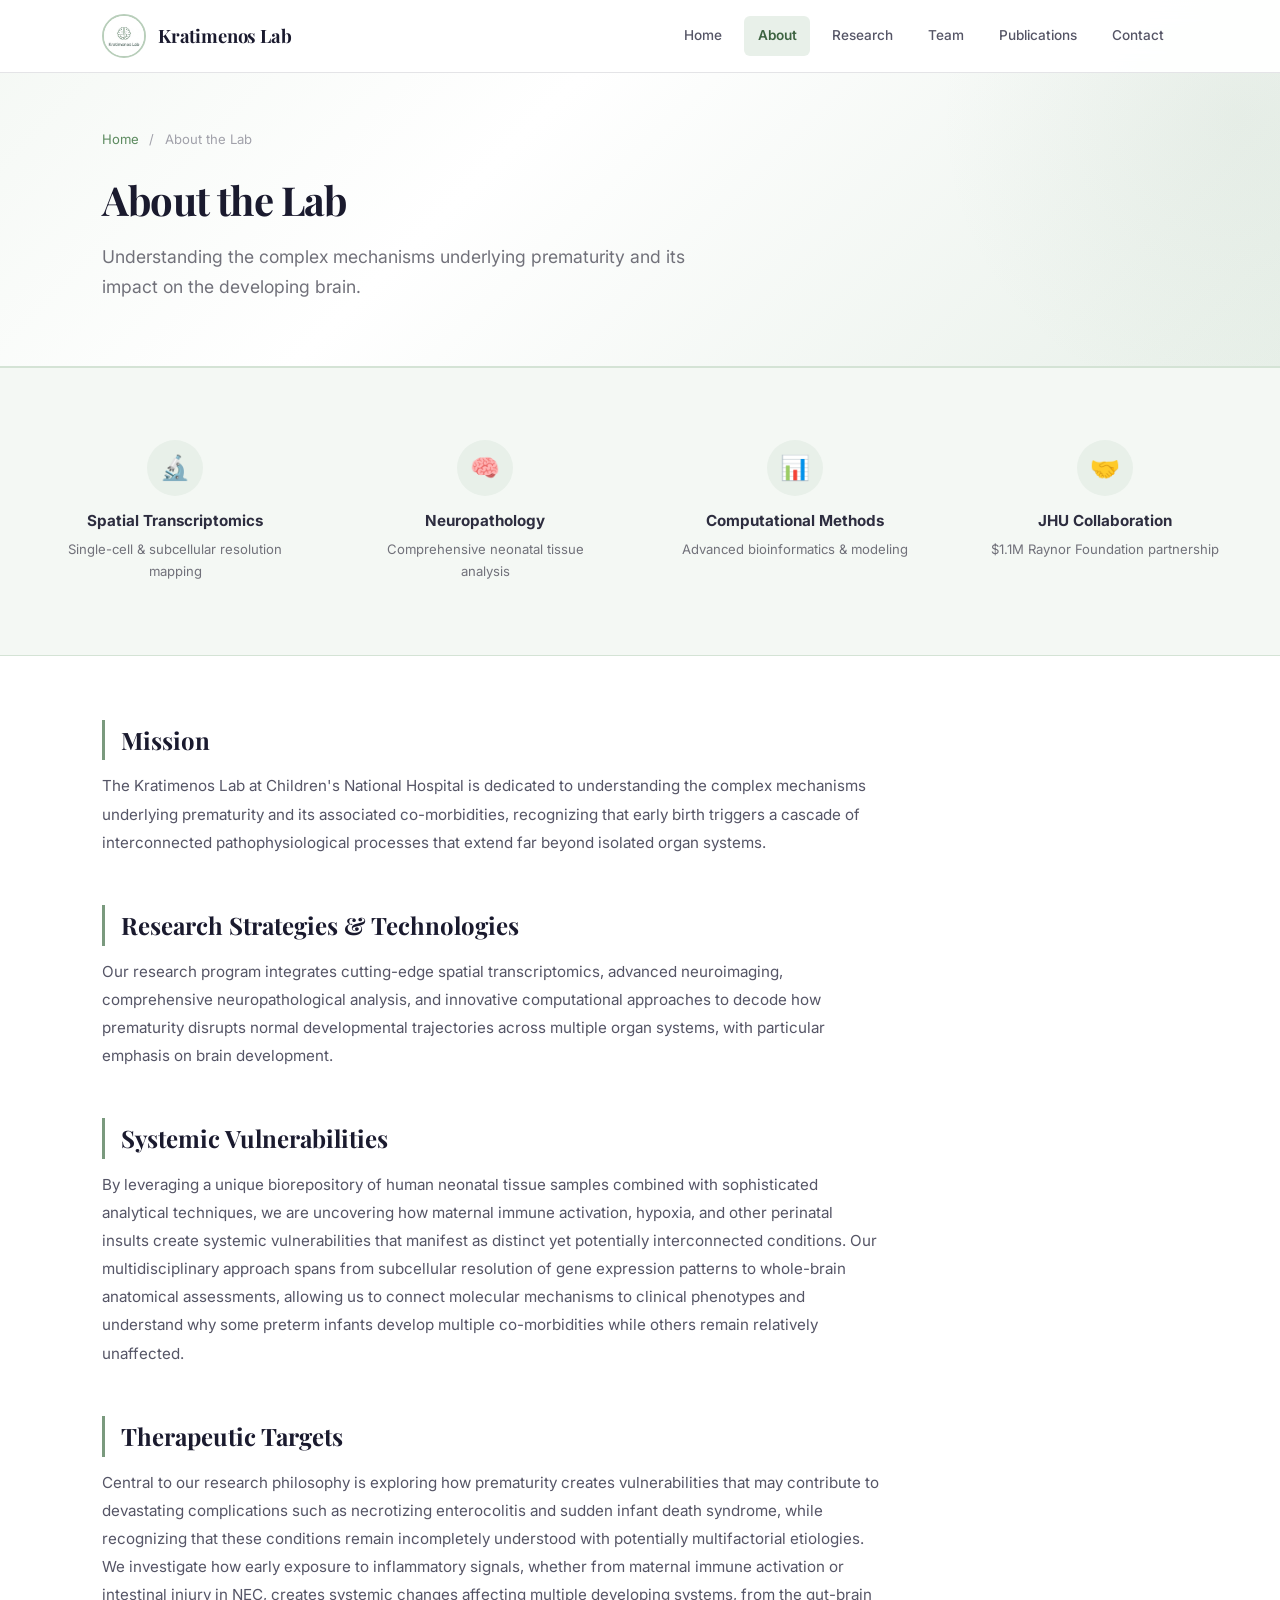
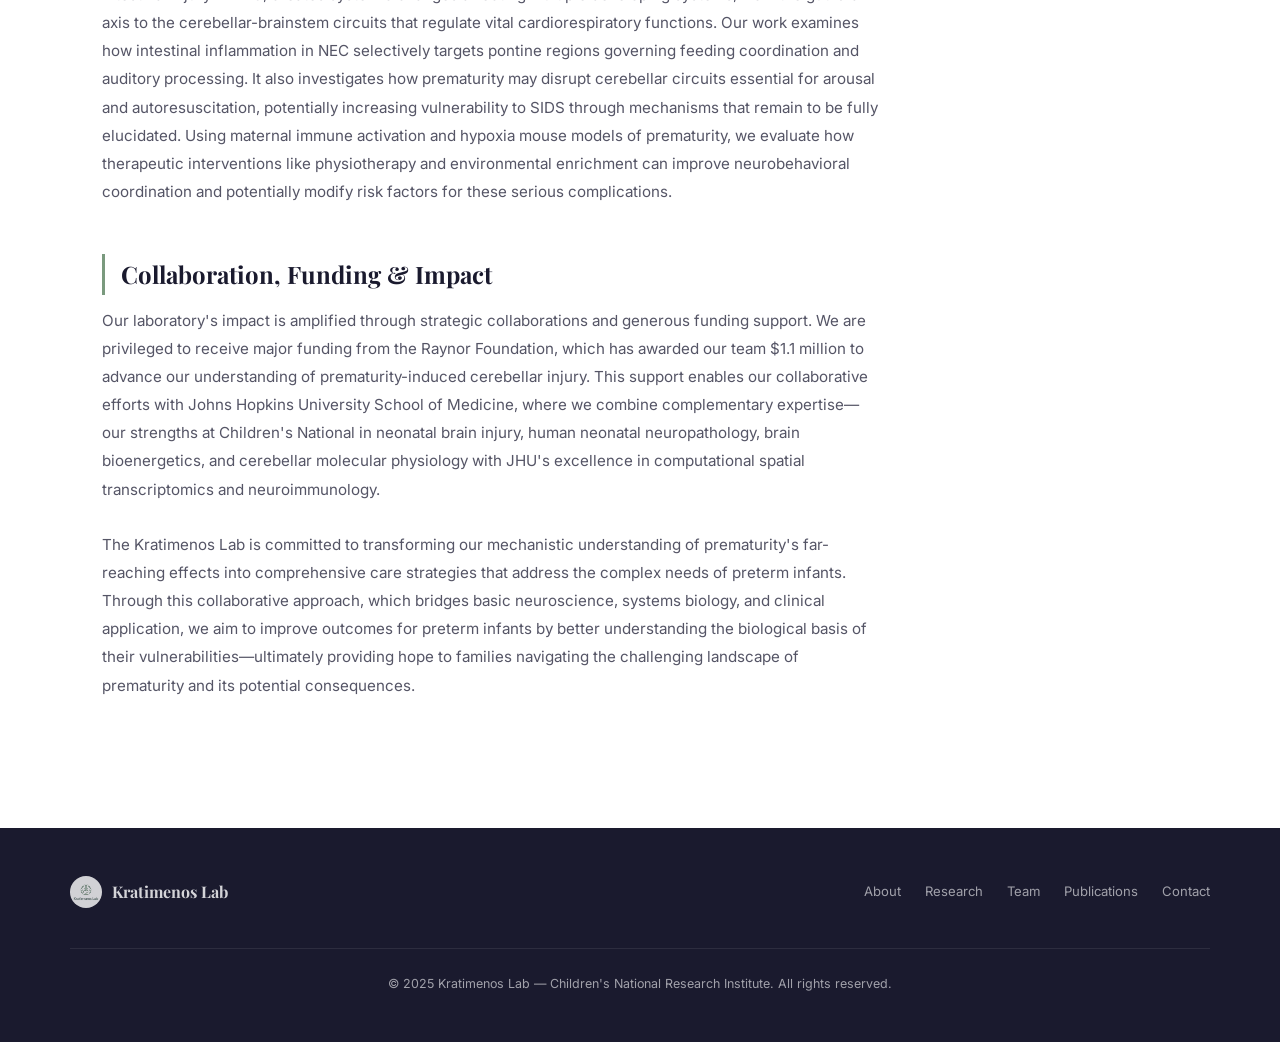
==== about.html @ e8f7a2a4 "Improve mobile responsiveness: animated hamburger, touch targets, smooth transitions https://claude." ====
<!DOCTYPE html>
<html lang="en">
<head>
  <meta charset="UTF-8">
  <meta name="viewport" content="width=device-width,initial-scale=1">
  <title>About | Kratimenos Lab</title>
  <meta name="description" content="Learn about the Kratimenos Lab mission, research strategies, and collaborations at Children's National Research Institute.">
  <link rel="icon" href="/assets/images/logo.jpg" type="image/jpeg">
  <link rel="preconnect" href="https://fonts.googleapis.com">
  <link rel="preconnect" href="https://fonts.gstatic.com" crossorigin>
  <link href="https://fonts.googleapis.com/css2?family=Inter:wght@300;400;500;600;700&family=Playfair+Display:wght@600;700&display=swap" rel="stylesheet">
  <link rel="stylesheet" href="/assets/css/style.css">
</head>
<body>

<nav class="navbar">
  <div class="nav-inner">
    <a href="index.html" class="nav-brand"><img src="assets/images/logo.jpg" alt="Kratimenos Lab"> <span>Kratimenos Lab</span></a>
    <button class="nav-toggle" aria-label="Menu" aria-expanded="false"><span></span><span></span><span></span></button>
    <div class="nav-links">
      <a href="index.html">Home</a>
      <a href="about.html" class="active">About</a>
      <a href="research.html">Research</a>
      <a href="team.html">Team</a>
      <a href="publications.html">Publications</a>
      <a href="contact.html">Contact</a>
    </div>
  </div>
</nav>

<header class="page-header">
  <div class="container">
    <p class="breadcrumb"><a href="index.html">Home</a> <span>/</span> About the Lab</p>
    <h1>About the Lab</h1>
    <p class="subtitle">Understanding the complex mechanisms underlying prematurity and its impact on the developing brain.</p>
  </div>
</header>

<!-- HIGHLIGHTS -->
<section class="highlights">
  <div class="highlight-item">
    <div class="hl-icon">&#x1F52C;</div>
    <h4>Spatial Transcriptomics</h4>
    <p>Single-cell &amp; subcellular resolution mapping</p>
  </div>
  <div class="highlight-item">
    <div class="hl-icon">&#x1F9E0;</div>
    <h4>Neuropathology</h4>
    <p>Comprehensive neonatal tissue analysis</p>
  </div>
  <div class="highlight-item">
    <div class="hl-icon">&#x1F4CA;</div>
    <h4>Computational Methods</h4>
    <p>Advanced bioinformatics &amp; modeling</p>
  </div>
  <div class="highlight-item">
    <div class="hl-icon">&#x1F91D;</div>
    <h4>JHU Collaboration</h4>
    <p>$1.1M Raynor Foundation partnership</p>
  </div>
</section>

<section class="about-content">
  <div class="container">
    <div class="about-block">
      <h2>Mission</h2>
      <p>The Kratimenos Lab at Children's National Hospital is dedicated to understanding the complex mechanisms underlying prematurity and its associated co-morbidities, recognizing that early birth triggers a cascade of interconnected pathophysiological processes that extend far beyond isolated organ systems.</p>
    </div>

    <div class="about-block">
      <h2>Research Strategies &amp; Technologies</h2>
      <p>Our research program integrates cutting-edge spatial transcriptomics, advanced neuroimaging, comprehensive neuropathological analysis, and innovative computational approaches to decode how prematurity disrupts normal developmental trajectories across multiple organ systems, with particular emphasis on brain development.</p>
    </div>

    <div class="about-block">
      <h2>Systemic Vulnerabilities</h2>
      <p>By leveraging a unique biorepository of human neonatal tissue samples combined with sophisticated analytical techniques, we are uncovering how maternal immune activation, hypoxia, and other perinatal insults create systemic vulnerabilities that manifest as distinct yet potentially interconnected conditions. Our multidisciplinary approach spans from subcellular resolution of gene expression patterns to whole-brain anatomical assessments, allowing us to connect molecular mechanisms to clinical phenotypes and understand why some preterm infants develop multiple co-morbidities while others remain relatively unaffected.</p>
    </div>

    <div class="about-block">
      <h2>Therapeutic Targets</h2>
      <p>Central to our research philosophy is exploring how prematurity creates vulnerabilities that may contribute to devastating complications such as necrotizing enterocolitis and sudden infant death syndrome, while recognizing that these conditions remain incompletely understood with potentially multifactorial etiologies. We investigate how early exposure to inflammatory signals, whether from maternal immune activation or intestinal injury in NEC, creates systemic changes affecting multiple developing systems, from the gut-brain axis to the cerebellar-brainstem circuits that regulate vital cardiorespiratory functions. Our work examines how intestinal inflammation in NEC selectively targets pontine regions governing feeding coordination and auditory processing. It also investigates how prematurity may disrupt cerebellar circuits essential for arousal and autoresuscitation, potentially increasing vulnerability to SIDS through mechanisms that remain to be fully elucidated. Using maternal immune activation and hypoxia mouse models of prematurity, we evaluate how therapeutic interventions like physiotherapy and environmental enrichment can improve neurobehavioral coordination and potentially modify risk factors for these serious complications.</p>
    </div>

    <div class="about-block">
      <h2>Collaboration, Funding &amp; Impact</h2>
      <p>Our laboratory's impact is amplified through strategic collaborations and generous funding support. We are privileged to receive major funding from the Raynor Foundation, which has awarded our team $1.1 million to advance our understanding of prematurity-induced cerebellar injury. This support enables our collaborative efforts with Johns Hopkins University School of Medicine, where we combine complementary expertise&mdash;our strengths at Children's National in neonatal brain injury, human neonatal neuropathology, brain bioenergetics, and cerebellar molecular physiology with JHU's excellence in computational spatial transcriptomics and neuroimmunology.</p>
      <br>
      <p>The Kratimenos Lab is committed to transforming our mechanistic understanding of prematurity's far-reaching effects into comprehensive care strategies that address the complex needs of preterm infants. Through this collaborative approach, which bridges basic neuroscience, systems biology, and clinical application, we aim to improve outcomes for preterm infants by better understanding the biological basis of their vulnerabilities&mdash;ultimately providing hope to families navigating the challenging landscape of prematurity and its potential consequences.</p>
    </div>
  </div>
</section>

<footer>
  <div class="footer-inner">
    <div class="footer-brand"><img src="assets/images/logo.jpg" alt=""> Kratimenos Lab</div>
    <div class="footer-links">
      <a href="about.html">About</a><a href="research.html">Research</a><a href="team.html">Team</a><a href="publications.html">Publications</a><a href="contact.html">Contact</a>
    </div>
    <p class="footer-copy">&copy; 2025 Kratimenos Lab &mdash; Children's National Research Institute. All rights reserved.</p>
  </div>
</footer>

<script src="assets/js/nav.js"></script>
</body>
</html>
---- assets/css/style.css ----
/* ============================================
   Kratimenos Lab — Professional Academic Site
   ============================================ */

:root {
  --sage-900: #2d4a30;
  --sage-800: #3d6341;
  --sage-700: #4d7c51;
  --sage-600: #5c8a5f;
  --sage-500: #7a9a7e;
  --sage-400: #99b49c;
  --sage-300: #b8ceba;
  --sage-200: #d4e3d5;
  --sage-100: #e8f0e9;
  --sage-50:  #f4f8f4;

  --neutral-900: #1a1a2e;
  --neutral-800: #2d2d3f;
  --neutral-700: #404052;
  --neutral-600: #555566;
  --neutral-500: #71717a;
  --neutral-400: #a1a1aa;
  --neutral-300: #d4d4d8;
  --neutral-200: #e4e4e7;
  --neutral-100: #f4f4f5;
  --neutral-50:  #fafafa;

  --white: #ffffff;
  --font-serif: 'Playfair Display', Georgia, serif;
  --font-sans: 'Inter', -apple-system, BlinkMacSystemFont, 'Segoe UI', sans-serif;
  --shadow-sm: 0 1px 2px rgba(0,0,0,.05);
  --shadow-md: 0 4px 6px -1px rgba(0,0,0,.07), 0 2px 4px -2px rgba(0,0,0,.05);
  --shadow-lg: 0 10px 15px -3px rgba(0,0,0,.08), 0 4px 6px -4px rgba(0,0,0,.04);
  --shadow-xl: 0 20px 25px -5px rgba(0,0,0,.08), 0 8px 10px -6px rgba(0,0,0,.04);
  --radius: 8px;
  --radius-lg: 12px;
  --max-w: 1140px;
  --transition: all .25s ease;
}

/* ---------- Reset ---------- */
*, *::before, *::after { box-sizing: border-box; margin: 0; padding: 0; }
html { scroll-behavior: smooth; }
body {
  font-family: var(--font-sans);
  color: var(--neutral-700);
  line-height: 1.7;
  background: var(--white);
  -webkit-font-smoothing: antialiased;
}
img { max-width: 100%; height: auto; display: block; }
a { color: var(--sage-700); text-decoration: none; transition: var(--transition); }
a:hover { color: var(--sage-900); }
ul, ol { list-style: none; }

/* ---------- Utilities ---------- */
.container { max-width: var(--max-w); margin: 0 auto; padding: 0 2rem; }
.text-center { text-align: center; }

/* ============================
   NAVIGATION
   ============================ */
.navbar {
  position: fixed; top: 0; left: 0; right: 0; z-index: 1000;
  background: rgba(255,255,255,.95);
  backdrop-filter: blur(12px);
  -webkit-backdrop-filter: blur(12px);
  border-bottom: 1px solid var(--neutral-200);
  transition: var(--transition);
}
.navbar.scrolled { box-shadow: var(--shadow-md); }
.nav-inner {
  display: flex; align-items: center; justify-content: space-between;
  max-width: var(--max-w); margin: 0 auto; padding: 0 2rem; height: 72px;
}
.nav-brand {
  display: flex; align-items: center; gap: .75rem;
  font-family: var(--font-serif); font-weight: 700; font-size: 1.15rem;
  color: var(--neutral-900); letter-spacing: -.01em;
}
.nav-brand img { height: 44px; width: 44px; border-radius: 50%; object-fit: cover; border: 2px solid var(--sage-300); }
.nav-links { display: flex; gap: .5rem; }
.nav-links a {
  font-size: .85rem; font-weight: 500; color: var(--neutral-600);
  padding: .5rem .85rem; border-radius: 6px;
  transition: var(--transition);
}
.nav-links a:hover { color: var(--sage-800); background: var(--sage-50); }
.nav-links a.active { color: var(--sage-800); background: var(--sage-100); font-weight: 600; }

.nav-toggle {
  display: none; background: none; border: 1px solid var(--neutral-300);
  border-radius: 6px; padding: .45rem .55rem; cursor: pointer;
}
.nav-toggle span { display: block; width: 20px; height: 2px; background: var(--neutral-700); margin: 4px 0; transition: .3s; }

/* ============================
   PAGE HEADER (Hero-style)
   ============================ */
.page-header {
  padding: 8rem 2rem 4rem;
  background: linear-gradient(135deg, var(--sage-50) 0%, var(--white) 40%, var(--sage-100) 100%);
  border-bottom: 1px solid var(--sage-200);
  position: relative;
  overflow: hidden;
}
.page-header::before {
  content: '';
  position: absolute; top: -50%; right: -20%; width: 600px; height: 600px;
  border-radius: 50%;
  background: radial-gradient(circle, rgba(122,154,126,.08) 0%, transparent 70%);
  pointer-events: none;
}
.page-header .container { position: relative; z-index: 1; }
.page-header h1 {
  font-family: var(--font-serif); font-size: 2.5rem; font-weight: 700;
  color: var(--neutral-900); margin-bottom: .5rem; letter-spacing: -.02em;
}
.page-header .subtitle {
  font-size: 1.1rem; color: var(--neutral-500); max-width: 640px;
}
.breadcrumb {
  font-size: .82rem; color: var(--neutral-400); margin-bottom: 1rem;
}
.breadcrumb a { color: var(--sage-600); }
.breadcrumb span { margin: 0 .4rem; }

/* ============================
   HOME HERO (special)
   ============================ */
.hero {
  padding: 10rem 2rem 6rem;
  background: linear-gradient(160deg, var(--sage-50) 0%, var(--white) 35%, var(--sage-100) 70%, var(--sage-50) 100%);
  text-align: center;
  position: relative;
  overflow: hidden;
}
.hero::before {
  content: '';
  position: absolute; top: -30%; left: 50%; transform: translateX(-50%);
  width: 800px; height: 800px; border-radius: 50%;
  background: radial-gradient(circle, rgba(122,154,126,.1) 0%, transparent 60%);
  pointer-events: none;
}
.hero .container { position: relative; z-index: 1; }
.hero-logo {
  width: 140px; height: 140px; object-fit: cover; border-radius: 50%;
  margin: 0 auto 2rem;
  border: 4px solid var(--white);
  box-shadow: 0 0 0 4px var(--sage-300), var(--shadow-xl);
}
.hero h1 {
  font-family: var(--font-serif); font-size: 3rem; font-weight: 700;
  color: var(--neutral-900); margin-bottom: .3rem; letter-spacing: -.02em;
}
.hero .hero-inst {
  font-size: 1.1rem; color: var(--sage-700); font-weight: 500; margin-bottom: 1.2rem;
}
.hero .hero-tagline {
  font-size: 1.15rem; color: var(--neutral-500); max-width: 600px;
  margin: 0 auto 3rem; line-height: 1.7;
}
.hero-cta {
  display: inline-flex; align-items: center; gap: .5rem;
  padding: .85rem 2rem;
  background: var(--sage-700); color: var(--white);
  border-radius: 50px; font-weight: 600; font-size: .95rem;
  box-shadow: var(--shadow-md); transition: var(--transition);
}
.hero-cta:hover { background: var(--sage-800); color: var(--white); transform: translateY(-2px); box-shadow: var(--shadow-lg); }

/* ============================
   HOME SECTIONS
   ============================ */
.home-section { padding: 5rem 2rem; }
.home-section:nth-child(even) { background: var(--neutral-50); }
.home-section .section-label {
  font-size: .75rem; font-weight: 600; text-transform: uppercase;
  letter-spacing: .12em; color: var(--sage-600); margin-bottom: .5rem;
}
.home-section .section-heading {
  font-family: var(--font-serif); font-size: 2rem; color: var(--neutral-900);
  margin-bottom: 1rem; letter-spacing: -.01em;
}
.home-section .section-desc {
  color: var(--neutral-500); max-width: 640px; margin-bottom: 2.5rem;
}

/* Featured links */
.featured-grid {
  display: grid; grid-template-columns: repeat(auto-fit, minmax(300px, 1fr)); gap: 1.25rem;
}
.featured-card {
  background: var(--white); border: 1px solid var(--neutral-200);
  border-radius: var(--radius-lg); padding: 1.5rem; transition: var(--transition);
  display: flex; flex-direction: column;
}
.featured-card:hover { border-color: var(--sage-400); box-shadow: var(--shadow-lg); transform: translateY(-3px); }
.featured-card .card-label {
  font-size: .7rem; font-weight: 600; text-transform: uppercase;
  letter-spacing: .1em; color: var(--sage-600); margin-bottom: .5rem;
}
.featured-card h3 { font-size: 1rem; font-weight: 600; color: var(--neutral-800); line-height: 1.4; margin-bottom: .75rem; }
.featured-card .card-link {
  margin-top: auto; font-size: .85rem; font-weight: 600;
  color: var(--sage-700); display: inline-flex; align-items: center; gap: .3rem;
}
.featured-card .card-link::after { content: '\2192'; transition: transform .2s; }
.featured-card:hover .card-link::after { transform: translateX(4px); }

/* Research preview cards on home */
.research-preview-grid {
  display: grid; grid-template-columns: repeat(auto-fit, minmax(300px, 1fr)); gap: 1.5rem;
}
.research-preview {
  background: var(--white); border: 1px solid var(--neutral-200);
  border-radius: var(--radius-lg); padding: 2rem; position: relative;
  transition: var(--transition); overflow: hidden;
}
.research-preview::before {
  content: ''; position: absolute; top: 0; left: 0; right: 0;
  height: 4px; background: linear-gradient(90deg, var(--sage-500), var(--sage-300));
}
.research-preview:hover { box-shadow: var(--shadow-lg); transform: translateY(-3px); }
.research-preview .rp-num {
  display: inline-flex; align-items: center; justify-content: center;
  width: 36px; height: 36px; border-radius: 50%;
  background: var(--sage-100); color: var(--sage-800);
  font-weight: 700; font-size: .85rem; margin-bottom: 1rem;
}
.research-preview h3 { font-size: 1.1rem; font-weight: 600; color: var(--neutral-800); margin-bottom: .75rem; }
.research-preview p { font-size: .9rem; color: var(--neutral-500); line-height: 1.6; }

/* ============================
   ABOUT PAGE
   ============================ */
.about-content { padding: 4rem 2rem 5rem; }
.about-block { margin-bottom: 3rem; max-width: 780px; }
.about-block h2 {
  font-family: var(--font-serif); font-size: 1.5rem; color: var(--neutral-900);
  margin-bottom: .75rem; padding-left: 1rem;
  border-left: 3px solid var(--sage-500);
}
.about-block p { font-size: .95rem; color: var(--neutral-600); line-height: 1.85; }

/* Highlights bar */
.highlights {
  display: grid; grid-template-columns: repeat(auto-fit, minmax(220px, 1fr)); gap: 1.5rem;
  padding: 3rem 2rem; background: var(--sage-50); border-top: 1px solid var(--sage-200);
  border-bottom: 1px solid var(--sage-200);
}
.highlight-item { text-align: center; padding: 1.5rem; }
.highlight-item .hl-icon {
  width: 56px; height: 56px; border-radius: 50%; margin: 0 auto .75rem;
  background: var(--sage-100); color: var(--sage-700);
  display: flex; align-items: center; justify-content: center;
  font-size: 1.5rem;
}
.highlight-item h4 { font-size: .95rem; color: var(--neutral-800); margin-bottom: .25rem; }
.highlight-item p { font-size: .82rem; color: var(--neutral-500); }

/* ============================
   RESEARCH PAGE
   ============================ */
.research-content { padding: 4rem 2rem 5rem; }
.research-area {
  background: var(--white); border: 1px solid var(--neutral-200);
  border-radius: var(--radius-lg); padding: 2.5rem; margin-bottom: 2rem;
  position: relative; overflow: hidden;
  box-shadow: var(--shadow-sm);
}
.research-area::before {
  content: ''; position: absolute; top: 0; left: 0; width: 4px; height: 100%;
  background: linear-gradient(180deg, var(--sage-500), var(--sage-300));
}
.research-area .area-num {
  display: inline-flex; align-items: center; gap: .5rem;
  font-size: .75rem; font-weight: 600; text-transform: uppercase;
  letter-spacing: .1em; color: var(--sage-600); margin-bottom: .75rem;
}
.research-area .area-num span {
  display: inline-flex; align-items: center; justify-content: center;
  width: 28px; height: 28px; border-radius: 50%;
  background: var(--sage-100); color: var(--sage-800);
  font-weight: 700; font-size: .8rem;
}
.research-area h2 {
  font-family: var(--font-serif); font-size: 1.4rem; color: var(--neutral-900);
  margin-bottom: 1rem; letter-spacing: -.01em;
}
.research-area p { font-size: .93rem; color: var(--neutral-600); line-height: 1.85; }

/* ============================
   PI SECTION
   ============================ */
.pi-section { padding: 4rem 2rem; background: var(--sage-50); border-bottom: 1px solid var(--sage-200); }
.pi-card {
  display: flex; gap: 3rem; align-items: flex-start;
  max-width: 860px; margin: 0 auto;
}
.pi-avatar {
  flex-shrink: 0; width: 200px; height: 200px; border-radius: var(--radius-lg);
  background: linear-gradient(135deg, var(--sage-300), var(--sage-500));
  color: var(--white);
  display: flex; align-items: center; justify-content: center;
  font-family: var(--font-serif); font-size: 3.5rem; font-weight: 700;
  box-shadow: var(--shadow-lg);
}
.pi-info h2 {
  font-family: var(--font-serif); font-size: 1.8rem; color: var(--neutral-900);
  margin-bottom: .25rem;
}
.pi-info .pi-title {
  font-size: 1rem; color: var(--sage-700); font-weight: 500; margin-bottom: .25rem;
}
.pi-info .pi-affiliation {
  font-size: .9rem; color: var(--neutral-500); margin-bottom: 1.25rem;
  padding-bottom: 1.25rem; border-bottom: 1px solid var(--sage-200);
}
.pi-info .pi-bio { font-size: .93rem; color: var(--neutral-600); line-height: 1.8; }

/* ============================
   TEAM PAGE
   ============================ */
.team-content { padding: 4rem 2rem 5rem; }
.team-grid {
  display: grid; grid-template-columns: repeat(auto-fill, minmax(280px, 1fr)); gap: 1.5rem;
}
.member-card {
  background: var(--white); border: 1px solid var(--neutral-200);
  border-radius: var(--radius-lg); padding: 1.75rem; text-align: center;
  transition: var(--transition);
  box-shadow: var(--shadow-sm);
}
.member-card:hover { box-shadow: var(--shadow-lg); transform: translateY(-4px); }
.member-card .avatar {
  width: 80px; height: 80px; border-radius: 50%; margin: 0 auto 1rem;
  background: linear-gradient(135deg, var(--sage-200), var(--sage-400));
  color: var(--sage-900);
  display: flex; align-items: center; justify-content: center;
  font-size: 1.3rem; font-weight: 700; font-family: var(--font-serif);
}
.member-card h3 { font-size: 1.05rem; color: var(--neutral-800); margin-bottom: .15rem; font-weight: 600; }
.member-card .mem-title { font-size: .82rem; color: var(--sage-700); font-weight: 500; margin-bottom: .6rem; }
.member-card .mem-bio { font-size: .83rem; color: var(--neutral-500); line-height: 1.55; }

/* ============================
   PUBLICATIONS PAGE
   ============================ */
.pub-content { padding: 4rem 2rem 5rem; }
.pub-stats {
  display: flex; gap: 2rem; margin-bottom: 3rem; flex-wrap: wrap;
}
.pub-stat {
  background: var(--sage-50); border: 1px solid var(--sage-200);
  border-radius: var(--radius); padding: 1.25rem 1.75rem;
}
.pub-stat .stat-num {
  font-family: var(--font-serif); font-size: 2rem; font-weight: 700; color: var(--sage-800);
}
.pub-stat .stat-label { font-size: .8rem; color: var(--neutral-500); font-weight: 500; }

.pub-list { display: flex; flex-direction: column; gap: 1rem; }
.pub-item {
  background: var(--white); border: 1px solid var(--neutral-200);
  border-radius: var(--radius-lg); padding: 1.75rem 2rem;
  transition: var(--transition); display: flex; gap: 1.5rem;
  box-shadow: var(--shadow-sm);
}
.pub-item:hover { border-color: var(--sage-400); box-shadow: var(--shadow-md); }
.pub-item .pub-num {
  flex-shrink: 0; width: 40px; height: 40px; border-radius: 50%;
  background: var(--sage-100); color: var(--sage-800);
  display: flex; align-items: center; justify-content: center;
  font-weight: 700; font-size: .85rem; margin-top: .2rem;
}
.pub-item .pub-body { flex: 1; }
.pub-item h3 {
  font-size: 1rem; font-weight: 600; color: var(--neutral-800);
  line-height: 1.45; margin-bottom: .5rem;
}
.pub-item h3 a { color: var(--neutral-800); }
.pub-item h3 a:hover { color: var(--sage-700); }
.pub-meta-line {
  display: flex; flex-wrap: wrap; gap: .4rem; align-items: center;
  font-size: .82rem; color: var(--neutral-500); margin-bottom: .4rem;
}
.pub-meta-line .journal {
  font-weight: 600; color: var(--sage-700);
}
.pub-meta-line .badge {
  display: inline-block; padding: .15rem .5rem; border-radius: 20px;
  font-size: .7rem; font-weight: 600; background: var(--sage-100);
  color: var(--sage-800);
}
.pub-authors {
  font-size: .8rem; color: var(--neutral-400); line-height: 1.5;
}
.pub-ids {
  display: flex; gap: 1rem; margin-top: .5rem; font-size: .78rem;
}
.pub-ids a {
  color: var(--sage-600); font-weight: 500;
  padding: .2rem .6rem; border-radius: 4px; background: var(--neutral-50);
  border: 1px solid var(--neutral-200);
}
.pub-ids a:hover { background: var(--sage-50); border-color: var(--sage-300); }

/* ============================
   CONTACT PAGE
   ============================ */
.contact-content { padding: 4rem 2rem 5rem; }
.contact-grid {
  display: grid; grid-template-columns: 1fr 1fr; gap: 3rem;
  max-width: 800px;
}
.contact-block h3 {
  font-family: var(--font-serif); font-size: 1.2rem; color: var(--neutral-900);
  margin-bottom: 1rem;
}
.contact-block p { font-size: .95rem; color: var(--neutral-600); margin-bottom: .4rem; }
.contact-block .inst-name { font-weight: 600; color: var(--neutral-800); }

/* ============================
   FOOTER
   ============================ */
footer {
  background: var(--neutral-900); color: var(--neutral-400);
  padding: 3rem 2rem;
}
.footer-inner {
  max-width: var(--max-w); margin: 0 auto;
  display: flex; justify-content: space-between; align-items: center; flex-wrap: wrap; gap: 1rem;
}
.footer-brand {
  display: flex; align-items: center; gap: .6rem;
  font-family: var(--font-serif); font-weight: 700; font-size: 1rem; color: var(--neutral-300);
}
.footer-brand img { height: 32px; width: 32px; border-radius: 50%; object-fit: cover; opacity: .8; }
.footer-links { display: flex; gap: 1.5rem; }
.footer-links a { font-size: .82rem; color: var(--neutral-400); }
.footer-links a:hover { color: var(--sage-400); }
.footer-copy { width: 100%; text-align: center; margin-top: 1.5rem; padding-top: 1.5rem; border-top: 1px solid var(--neutral-800); font-size: .78rem; }

/* ============================
   RESPONSIVE
   ============================ */

/* --- Tablet & below (768px) --- */
@media (max-width: 768px) {
  /* Mobile nav */
  .nav-inner { height: 60px; padding: 0 1.25rem; }
  .nav-brand { font-size: 1rem; gap: .5rem; }
  .nav-brand img { height: 36px; width: 36px; }
  .nav-toggle { display: block; }
  .nav-links {
    display: flex; flex-direction: column;
    position: absolute; top: 100%; left: 0; right: 0;
    background: var(--white); border-bottom: 1px solid var(--neutral-200);
    padding: .5rem 1rem 1rem; gap: 0; box-shadow: var(--shadow-lg);
    max-height: 0; overflow: hidden; opacity: 0;
    transition: max-height .35s ease, opacity .25s ease, padding .35s ease;
  }
  .nav-links.open {
    max-height: 400px; opacity: 1; padding: .75rem 1rem 1.25rem;
  }
  .nav-links a {
    font-size: .95rem; padding: .75rem 1rem; border-radius: 8px;
    /* Bigger touch targets */
    min-height: 44px; display: flex; align-items: center;
  }

  /* Animated hamburger */
  .nav-toggle[aria-expanded="true"] span:nth-child(1) {
    transform: translateY(6px) rotate(45deg);
  }
  .nav-toggle[aria-expanded="true"] span:nth-child(2) {
    opacity: 0;
  }
  .nav-toggle[aria-expanded="true"] span:nth-child(3) {
    transform: translateY(-6px) rotate(-45deg);
  }

  /* Container padding */
  .container { padding: 0 1.25rem; }

  /* Hero */
  .hero { padding: 6.5rem 1.25rem 3rem; }
  .hero h1 { font-size: 2rem; }
  .hero-logo { width: 100px; height: 100px; margin-bottom: 1.5rem; }
  .hero .hero-inst { font-size: .95rem; }
  .hero .hero-tagline { font-size: 1rem; margin-bottom: 2rem; }
  .hero-cta { padding: .75rem 1.75rem; font-size: .9rem; }

  /* Page headers */
  .page-header { padding: 5.5rem 1.25rem 2rem; }
  .page-header h1 { font-size: 1.65rem; }
  .page-header .subtitle { font-size: .95rem; }

  /* Home sections */
  .home-section { padding: 3rem 1.25rem; }
  .home-section .section-heading { font-size: 1.6rem; }
  .home-section .section-desc { font-size: .9rem; margin-bottom: 1.75rem; }

  /* Grids to single column */
  .team-grid { grid-template-columns: 1fr; }
  .featured-grid { grid-template-columns: 1fr; }
  .research-preview-grid { grid-template-columns: 1fr; }

  /* Cards - better mobile padding */
  .featured-card { padding: 1.25rem; }
  .research-preview { padding: 1.5rem; }
  .research-area { padding: 1.5rem 1.25rem 1.5rem 1.5rem; }
  .member-card { padding: 1.5rem; }

  /* PI section */
  .pi-section { padding: 3rem 1.25rem; }
  .pi-card { flex-direction: column; align-items: center; text-align: center; gap: 1.5rem; }
  .pi-avatar { width: 140px; height: 140px; font-size: 2.5rem; }
  .pi-info h2 { font-size: 1.5rem; }
  .pi-info .pi-affiliation { text-align: center; }

  /* About */
  .about-content { padding: 2.5rem 1.25rem 3rem; }
  .about-block h2 { font-size: 1.3rem; }

  /* Research */
  .research-content { padding: 2.5rem 1.25rem 3rem; }
  .research-area h2 { font-size: 1.2rem; }

  /* Team */
  .team-content { padding: 2.5rem 1.25rem 3rem; }

  /* Publications - touch-friendly */
  .pub-content { padding: 2.5rem 1.25rem 3rem; }
  .pub-item { flex-direction: column; gap: .75rem; padding: 1.25rem; }
  .pub-item .pub-num { width: 32px; height: 32px; font-size: .75rem; }
  .pub-item h3 { font-size: .92rem; }
  .pub-stats { flex-direction: row; gap: 1rem; }
  .pub-stat { flex: 1; padding: 1rem; min-width: 0; }
  .pub-stat .stat-num { font-size: 1.5rem; }
  .pub-ids { flex-wrap: wrap; gap: .5rem; }
  .pub-ids a { padding: .35rem .75rem; font-size: .8rem; min-height: 36px; display: inline-flex; align-items: center; }

  /* Contact */
  .contact-content { padding: 2.5rem 1.25rem 3rem; }
  .contact-grid { grid-template-columns: 1fr; gap: 2rem; }

  /* Footer */
  .footer-inner { flex-direction: column; text-align: center; gap: .75rem; }
  .footer-links { justify-content: center; flex-wrap: wrap; gap: 1rem; }
  .footer-links a { font-size: .85rem; padding: .25rem; }
  .footer-copy { margin-top: 1rem; padding-top: 1rem; }
  footer { padding: 2rem 1.25rem; }

  /* Highlights */
  .highlights { grid-template-columns: 1fr 1fr; padding: 2rem 1.25rem; }
}

/* --- Small phones (480px) --- */
@media (max-width: 480px) {
  .hero h1 { font-size: 1.7rem; }
  .hero-logo { width: 88px; height: 88px; }
  .hero .hero-tagline { font-size: .92rem; }

  .page-header h1 { font-size: 1.4rem; }

  .home-section .section-heading { font-size: 1.35rem; }

  .highlights { grid-template-columns: 1fr; }

  .pub-stats { flex-direction: column; }
  .pub-stat { text-align: center; }

  .pi-avatar { width: 110px; height: 110px; font-size: 2rem; }
  .pi-info h2 { font-size: 1.3rem; }

  .nav-brand span { display: none; }
}
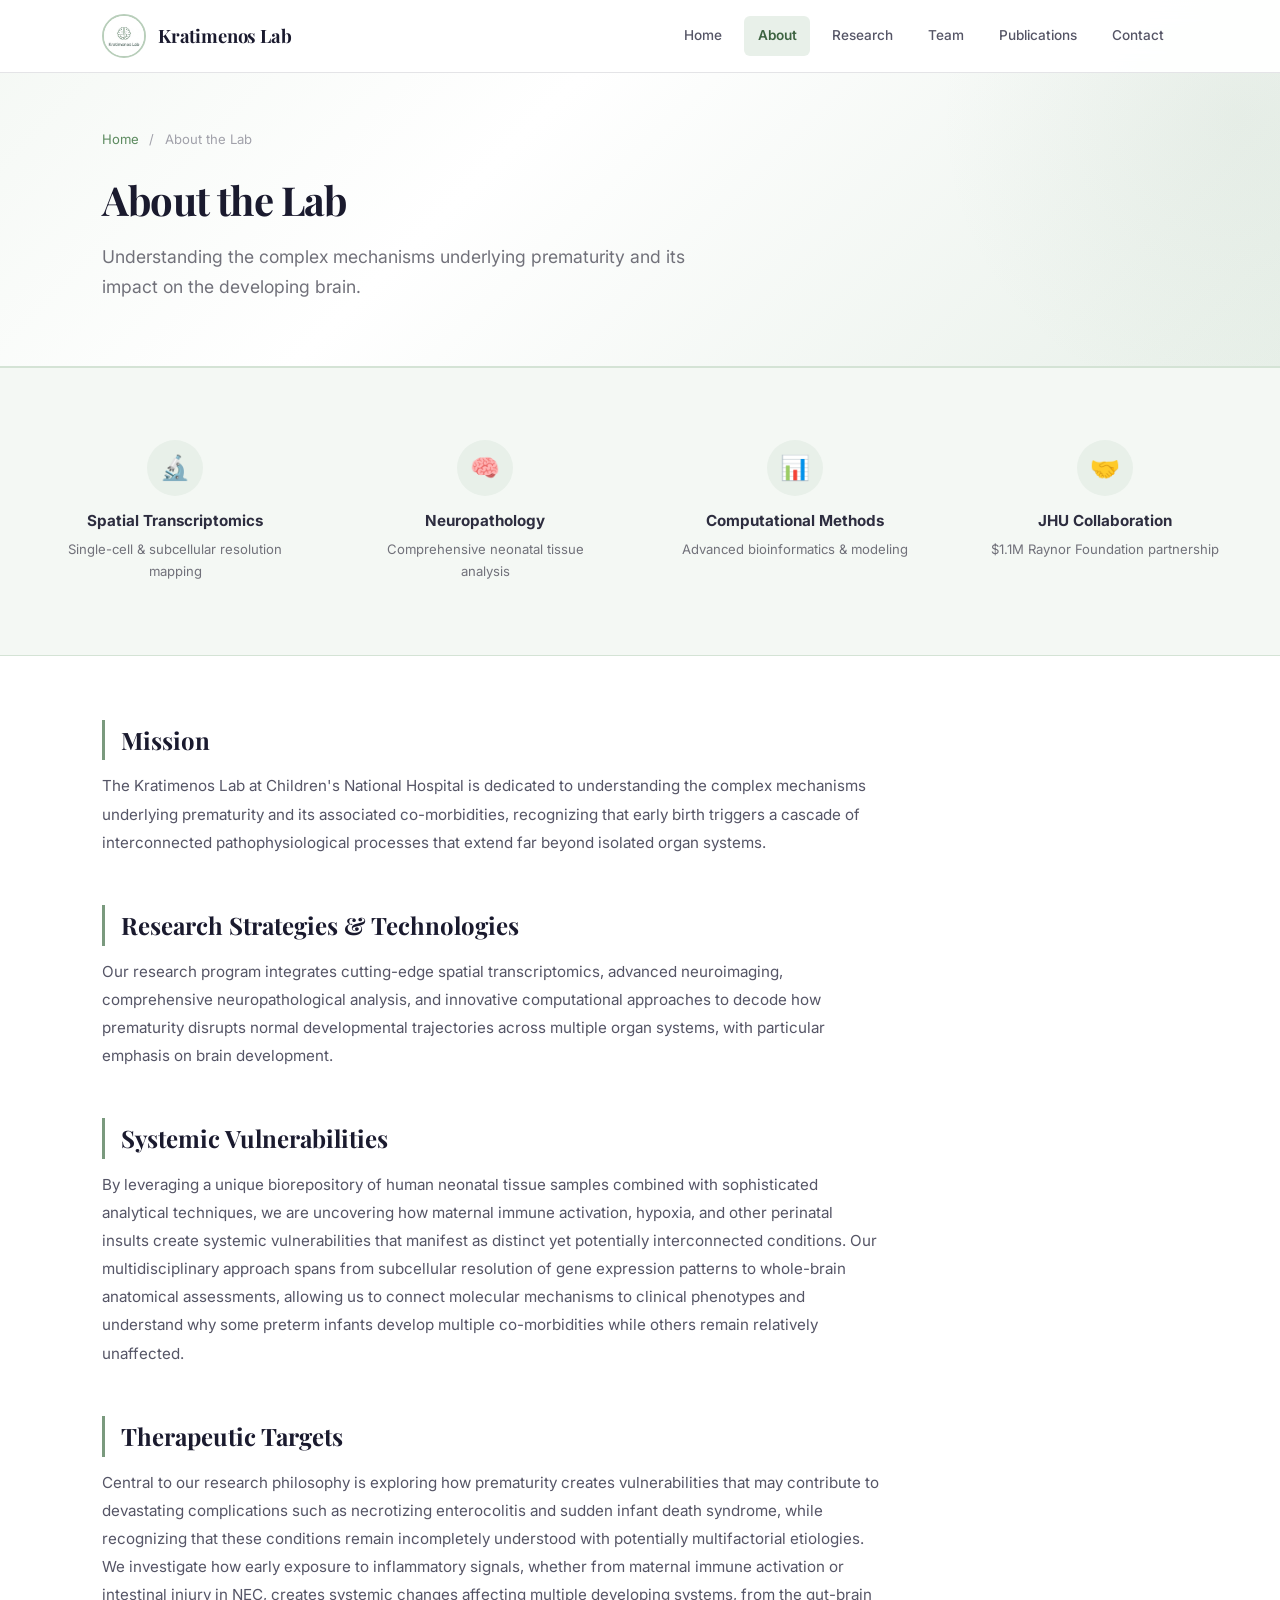
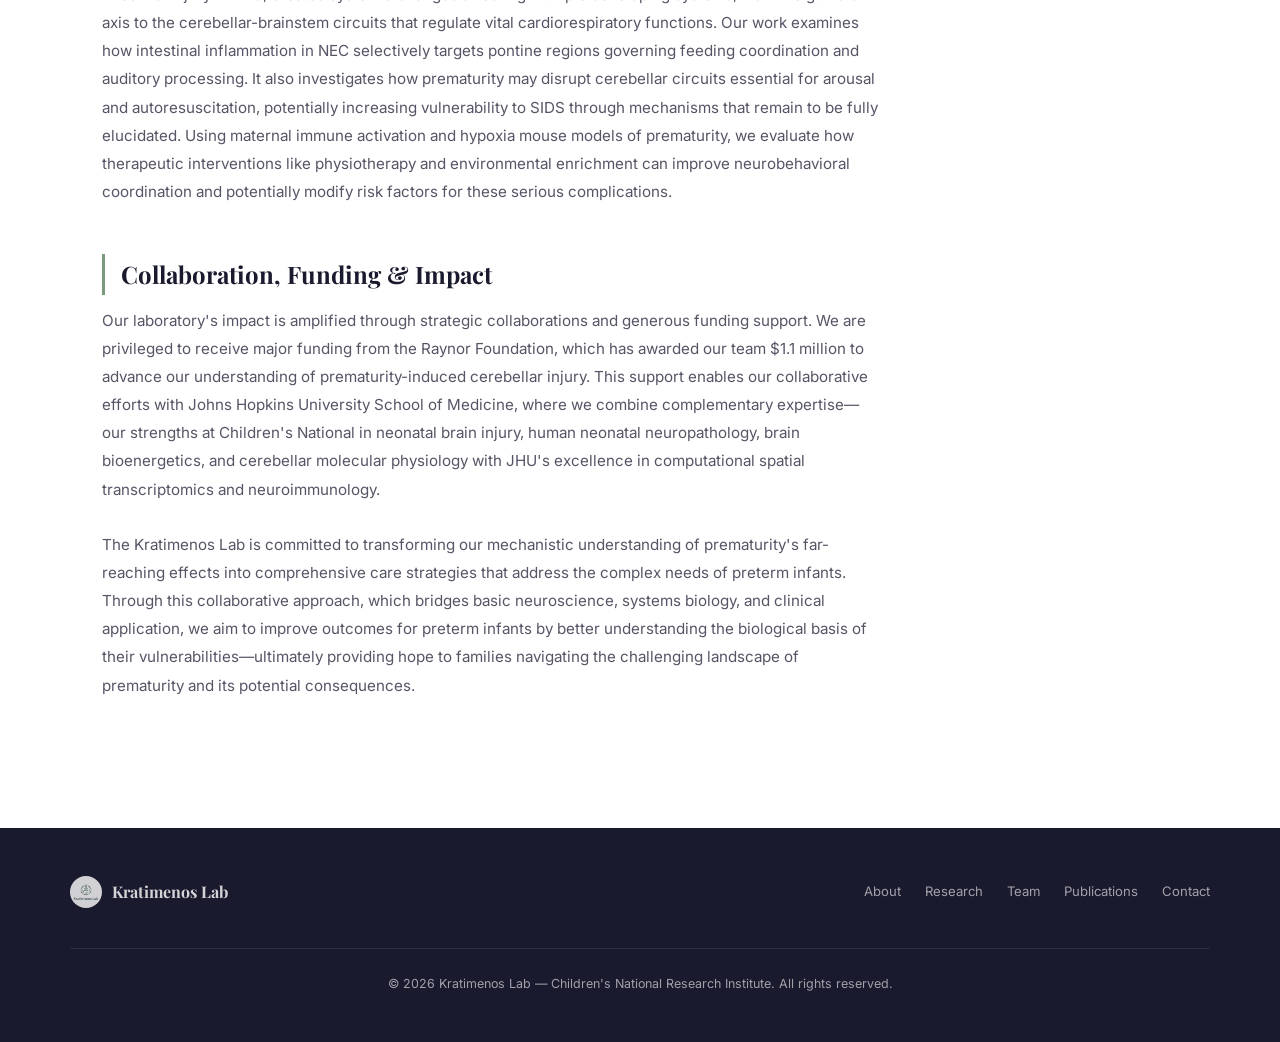
==== commit 428f956f: "Fix mobile/desktop issues: accessibility, layout, and consistency - Add overflow-x:hidden to prevent" ====
--- a/about.html
+++ b/about.html
@@ -28,6 +28,7 @@
   </div>
 </nav>
 
+<main>
 <header class="page-header">
   <div class="container">
     <p class="breadcrumb"><a href="index.html">Home</a> <span>/</span> About the Lab</p>
@@ -90,14 +91,15 @@
     </div>
   </div>
 </section>
+</main>
 
 <footer>
   <div class="footer-inner">
-    <div class="footer-brand"><img src="assets/images/logo.jpg" alt=""> Kratimenos Lab</div>
+    <div class="footer-brand"><img src="assets/images/logo.jpg" alt=""><span>Kratimenos Lab</span></div>
     <div class="footer-links">
       <a href="about.html">About</a><a href="research.html">Research</a><a href="team.html">Team</a><a href="publications.html">Publications</a><a href="contact.html">Contact</a>
     </div>
-    <p class="footer-copy">&copy; 2025 Kratimenos Lab &mdash; Children's National Research Institute. All rights reserved.</p>
+    <p class="footer-copy">&copy; 2026 Kratimenos Lab &mdash; Children's National Research Institute. All rights reserved.</p>
   </div>
 </footer>
 
--- a/assets/css/style.css
+++ b/assets/css/style.css
@@ -40,17 +40,23 @@
 
 /* ---------- Reset ---------- */
 *, *::before, *::after { box-sizing: border-box; margin: 0; padding: 0; }
-html { scroll-behavior: smooth; }
+html { scroll-behavior: smooth; scroll-padding-top: 80px; }
 body {
   font-family: var(--font-sans);
   color: var(--neutral-700);
   line-height: 1.7;
   background: var(--white);
   -webkit-font-smoothing: antialiased;
+  overflow-x: hidden;
 }
 img { max-width: 100%; height: auto; display: block; }
 a { color: var(--sage-700); text-decoration: none; transition: var(--transition); }
 a:hover { color: var(--sage-900); }
+a:focus-visible, button:focus-visible {
+  outline: 2px solid var(--sage-500);
+  outline-offset: 2px;
+  border-radius: 4px;
+}
 ul, ol { list-style: none; }
 
 /* ---------- Utilities ---------- */
@@ -344,6 +350,16 @@
 .member-card .mem-title { font-size: .82rem; color: var(--sage-700); font-weight: 500; margin-bottom: .6rem; }
 .member-card .mem-bio { font-size: .83rem; color: var(--neutral-500); line-height: 1.55; }
 
+/* Team sub-heading */
+.team-content .section-label {
+  font-size: .75rem; font-weight: 600; text-transform: uppercase;
+  letter-spacing: .12em; color: var(--sage-600); margin-bottom: .5rem;
+}
+.team-content .section-heading {
+  font-family: var(--font-serif); font-size: 1.8rem;
+  color: var(--neutral-900); margin-bottom: 2rem;
+}
+
 /* ============================
    PUBLICATIONS PAGE
    ============================ */
@@ -395,6 +411,7 @@
 }
 .pub-authors {
   font-size: .8rem; color: var(--neutral-400); line-height: 1.5;
+  word-break: break-word;
 }
 .pub-ids {
   display: flex; gap: 1rem; margin-top: .5rem; font-size: .78rem;
@@ -409,7 +426,7 @@
 /* ============================
    CONTACT PAGE
    ============================ */
-.contact-content { padding: 4rem 2rem 5rem; }
+.contact-content { padding: 4rem 2rem 5rem; min-height: 50vh; }
 .contact-grid {
   display: grid; grid-template-columns: 1fr 1fr; gap: 3rem;
   max-width: 800px;
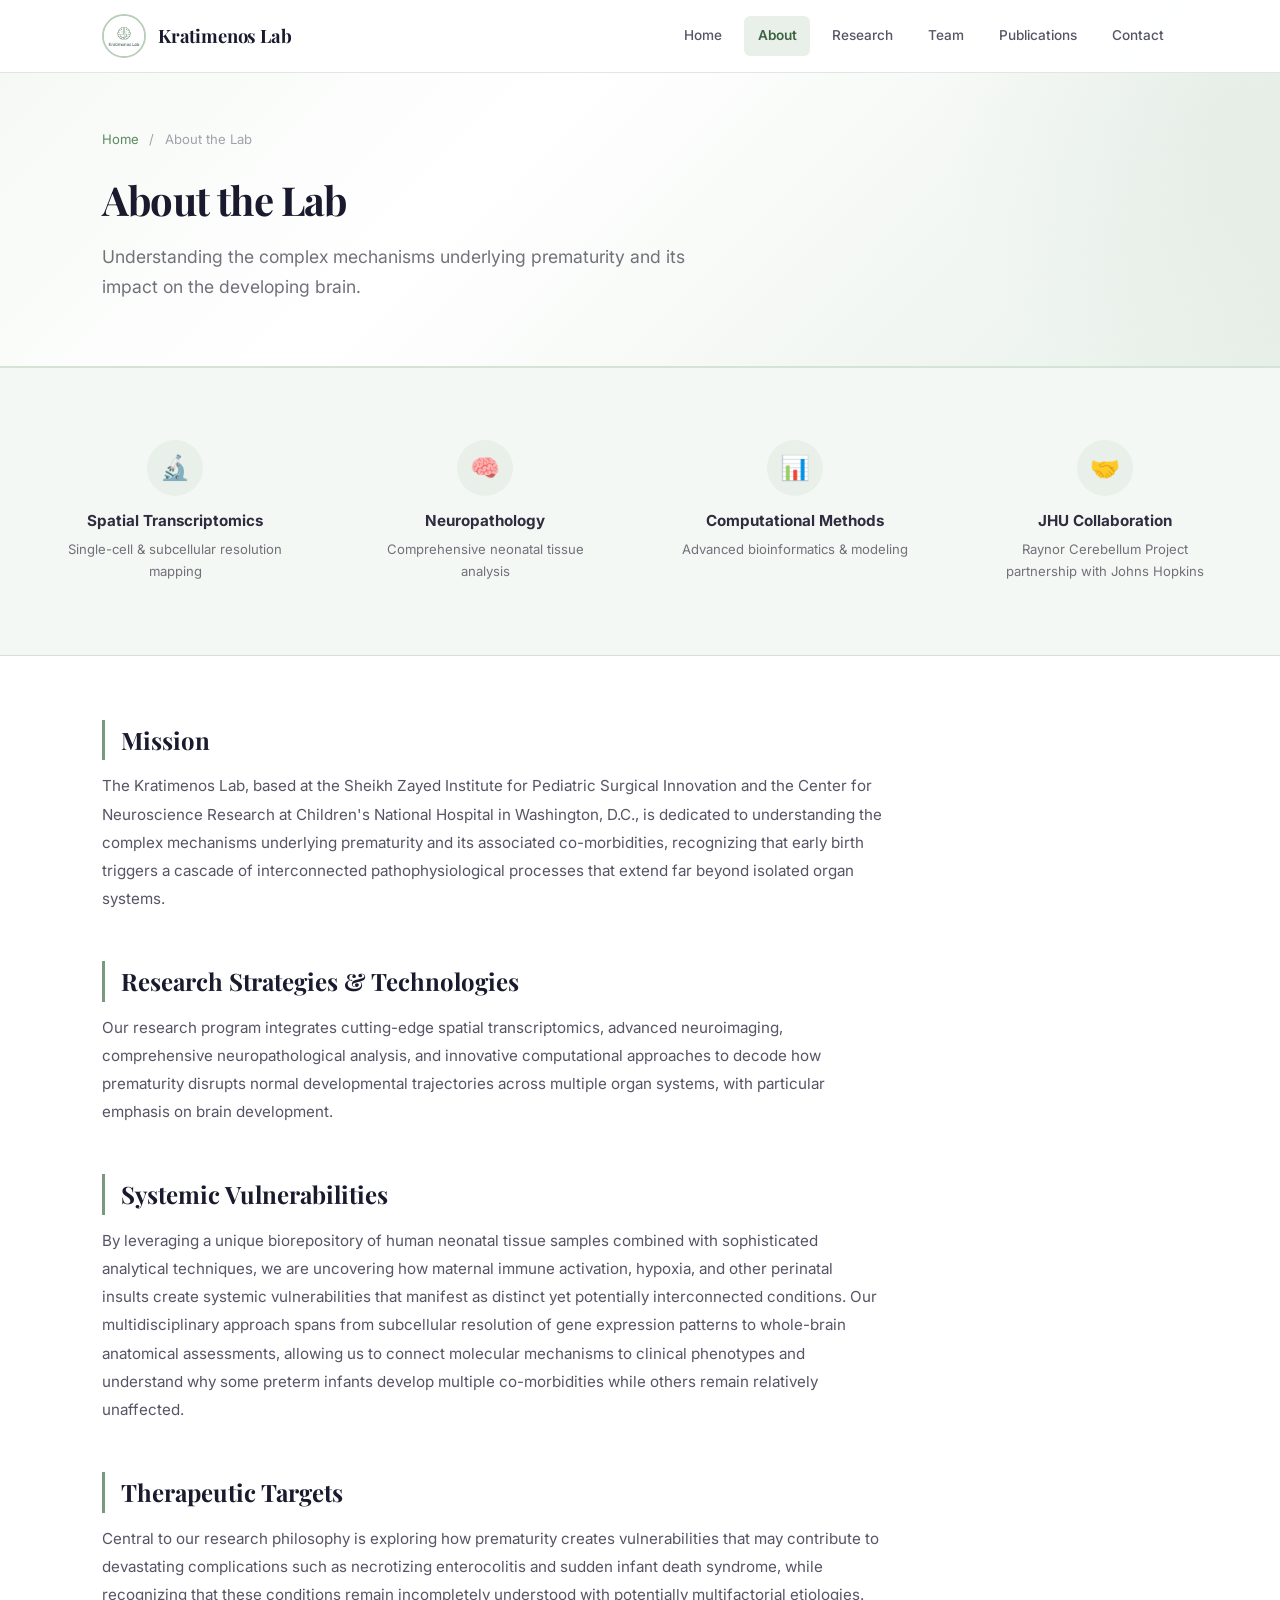
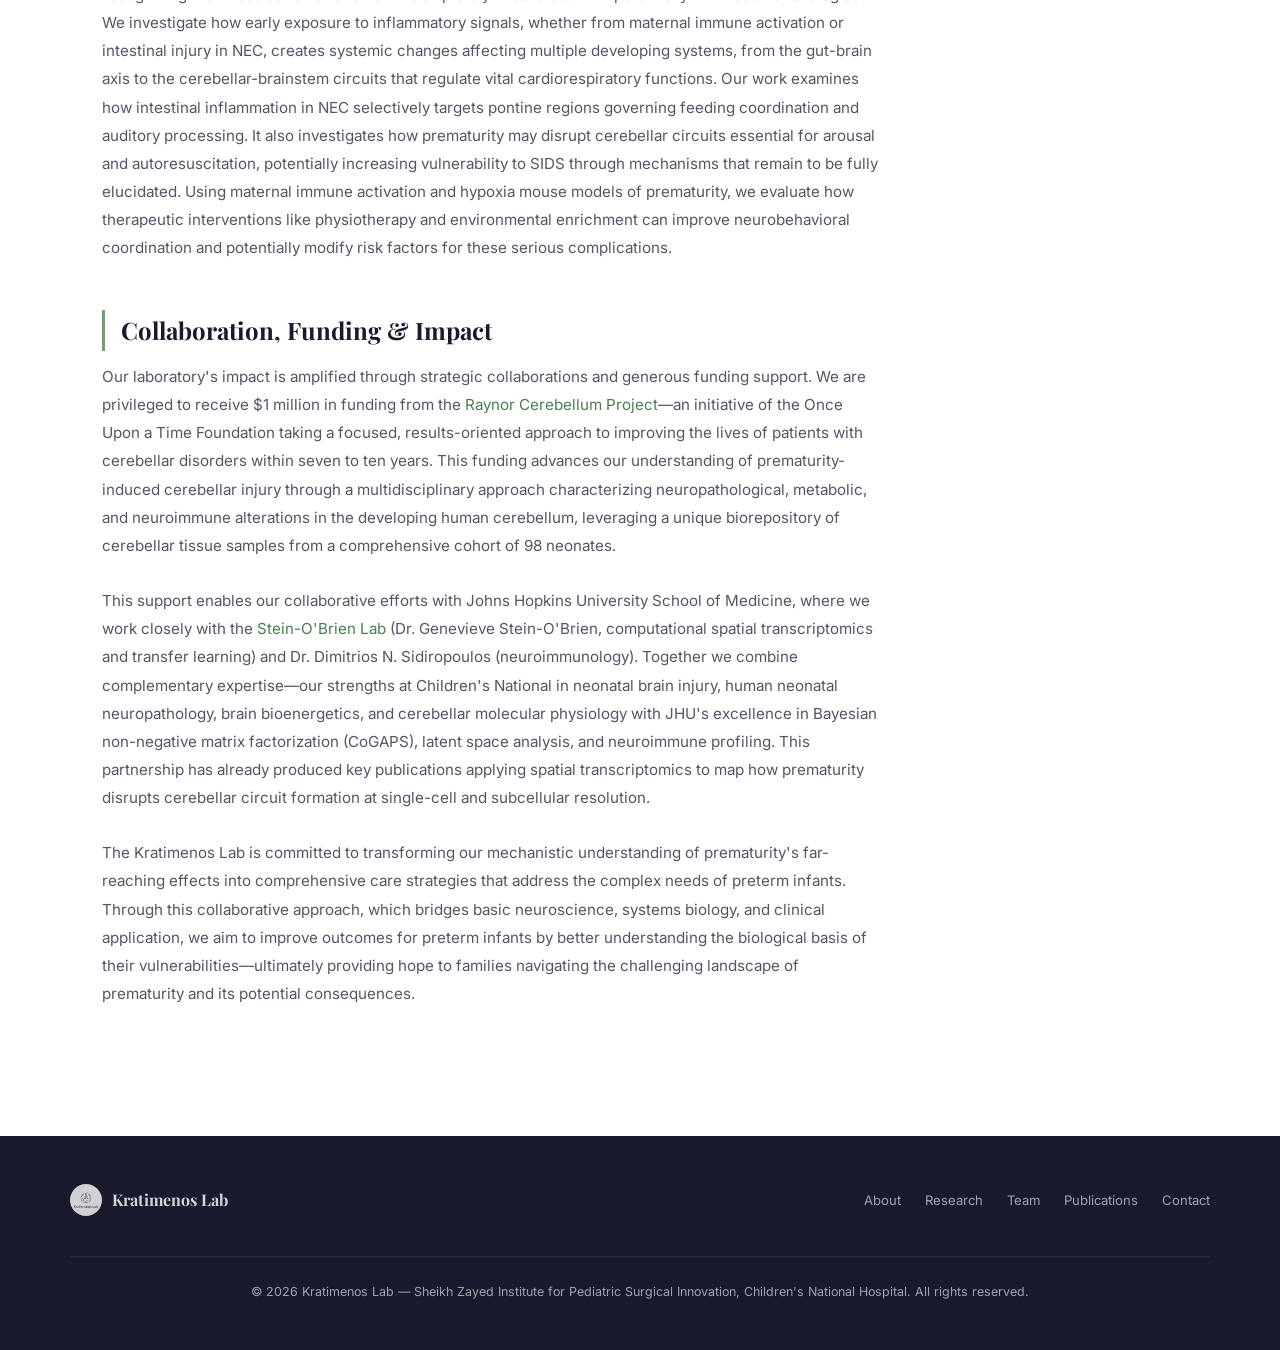
==== commit 1f1aae82: "Update institution to Sheikh Zayed Institute, improve lab context - Correct institution from "Childr" ====
--- a/about.html
+++ b/about.html
@@ -4,7 +4,7 @@
   <meta charset="UTF-8">
   <meta name="viewport" content="width=device-width,initial-scale=1">
   <title>About | Kratimenos Lab</title>
-  <meta name="description" content="Learn about the Kratimenos Lab mission, research strategies, and collaborations at Children's National Research Institute.">
+  <meta name="description" content="Learn about the Kratimenos Lab mission, research strategies, and collaborations at the Sheikh Zayed Institute for Pediatric Surgical Innovation, Children's National Hospital.">
   <link rel="icon" href="/assets/images/logo.jpg" type="image/jpeg">
   <link rel="preconnect" href="https://fonts.googleapis.com">
   <link rel="preconnect" href="https://fonts.gstatic.com" crossorigin>
@@ -57,7 +57,7 @@
   <div class="highlight-item">
     <div class="hl-icon">&#x1F91D;</div>
     <h4>JHU Collaboration</h4>
-    <p>$1.1M Raynor Foundation partnership</p>
+    <p>Raynor Cerebellum Project partnership with Johns Hopkins</p>
   </div>
 </section>
 
@@ -65,7 +65,7 @@
   <div class="container">
     <div class="about-block">
       <h2>Mission</h2>
-      <p>The Kratimenos Lab at Children's National Hospital is dedicated to understanding the complex mechanisms underlying prematurity and its associated co-morbidities, recognizing that early birth triggers a cascade of interconnected pathophysiological processes that extend far beyond isolated organ systems.</p>
+      <p>The Kratimenos Lab, based at the Sheikh Zayed Institute for Pediatric Surgical Innovation and the Center for Neuroscience Research at Children's National Hospital in Washington, D.C., is dedicated to understanding the complex mechanisms underlying prematurity and its associated co-morbidities, recognizing that early birth triggers a cascade of interconnected pathophysiological processes that extend far beyond isolated organ systems.</p>
     </div>
 
     <div class="about-block">
@@ -85,7 +85,9 @@
 
     <div class="about-block">
       <h2>Collaboration, Funding &amp; Impact</h2>
-      <p>Our laboratory's impact is amplified through strategic collaborations and generous funding support. We are privileged to receive major funding from the Raynor Foundation, which has awarded our team $1.1 million to advance our understanding of prematurity-induced cerebellar injury. This support enables our collaborative efforts with Johns Hopkins University School of Medicine, where we combine complementary expertise&mdash;our strengths at Children's National in neonatal brain injury, human neonatal neuropathology, brain bioenergetics, and cerebellar molecular physiology with JHU's excellence in computational spatial transcriptomics and neuroimmunology.</p>
+      <p>Our laboratory's impact is amplified through strategic collaborations and generous funding support. We are privileged to receive $1 million in funding from the <a href="https://www.raynorcerebellumproject.org/" target="_blank" rel="noopener">Raynor Cerebellum Project</a>&mdash;an initiative of the Once Upon a Time Foundation taking a focused, results-oriented approach to improving the lives of patients with cerebellar disorders within seven to ten years. This funding advances our understanding of prematurity-induced cerebellar injury through a multidisciplinary approach characterizing neuropathological, metabolic, and neuroimmune alterations in the developing human cerebellum, leveraging a unique biorepository of cerebellar tissue samples from a comprehensive cohort of 98 neonates.</p>
+      <br>
+      <p>This support enables our collaborative efforts with Johns Hopkins University School of Medicine, where we work closely with the <a href="https://www.steinobrienlab.org/" target="_blank" rel="noopener">Stein-O'Brien Lab</a> (Dr. Genevieve Stein-O'Brien, computational spatial transcriptomics and transfer learning) and Dr. Dimitrios N. Sidiropoulos (neuroimmunology). Together we combine complementary expertise&mdash;our strengths at Children's National in neonatal brain injury, human neonatal neuropathology, brain bioenergetics, and cerebellar molecular physiology with JHU's excellence in Bayesian non-negative matrix factorization (CoGAPS), latent space analysis, and neuroimmune profiling. This partnership has already produced key publications applying spatial transcriptomics to map how prematurity disrupts cerebellar circuit formation at single-cell and subcellular resolution.</p>
       <br>
       <p>The Kratimenos Lab is committed to transforming our mechanistic understanding of prematurity's far-reaching effects into comprehensive care strategies that address the complex needs of preterm infants. Through this collaborative approach, which bridges basic neuroscience, systems biology, and clinical application, we aim to improve outcomes for preterm infants by better understanding the biological basis of their vulnerabilities&mdash;ultimately providing hope to families navigating the challenging landscape of prematurity and its potential consequences.</p>
     </div>
@@ -99,7 +101,7 @@
     <div class="footer-links">
       <a href="about.html">About</a><a href="research.html">Research</a><a href="team.html">Team</a><a href="publications.html">Publications</a><a href="contact.html">Contact</a>
     </div>
-    <p class="footer-copy">&copy; 2026 Kratimenos Lab &mdash; Children's National Research Institute. All rights reserved.</p>
+    <p class="footer-copy">&copy; 2026 Kratimenos Lab &mdash; Sheikh Zayed Institute for Pediatric Surgical Innovation, Children's National Hospital. All rights reserved.</p>
   </div>
 </footer>
 
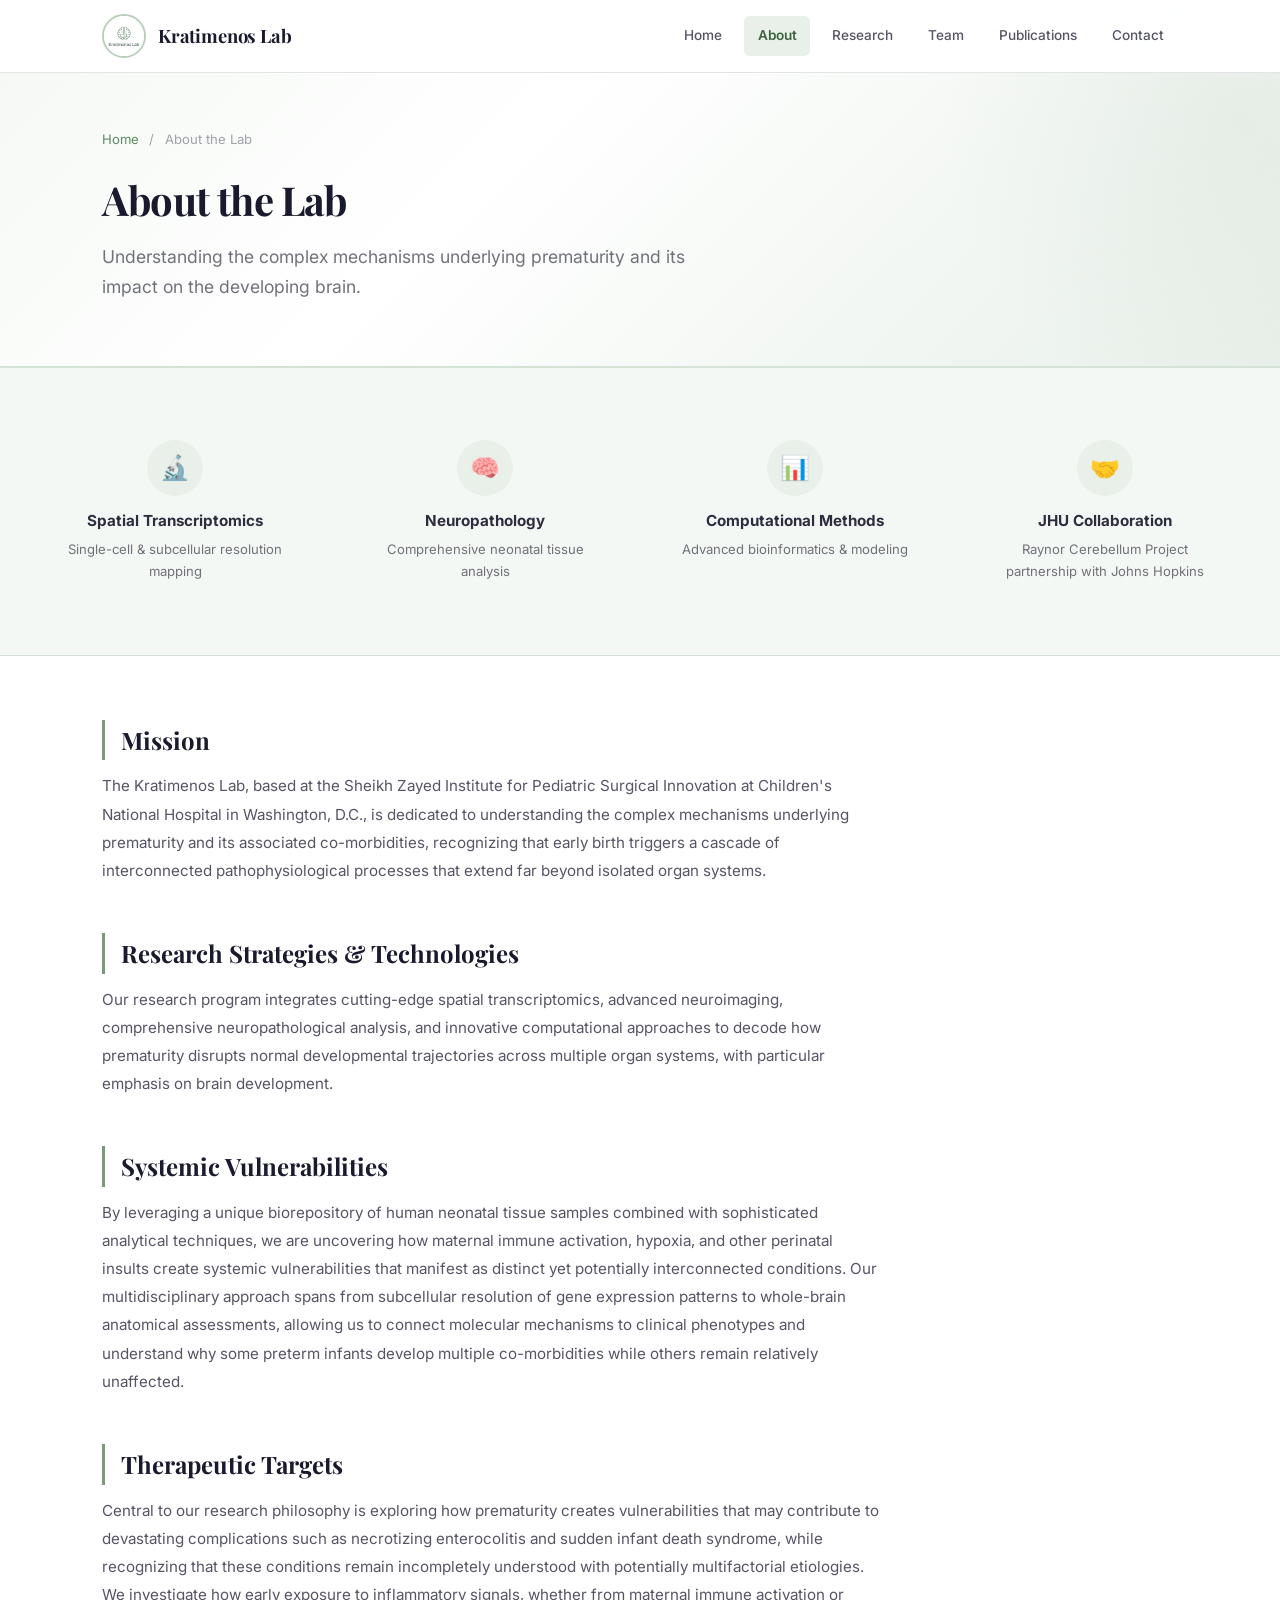
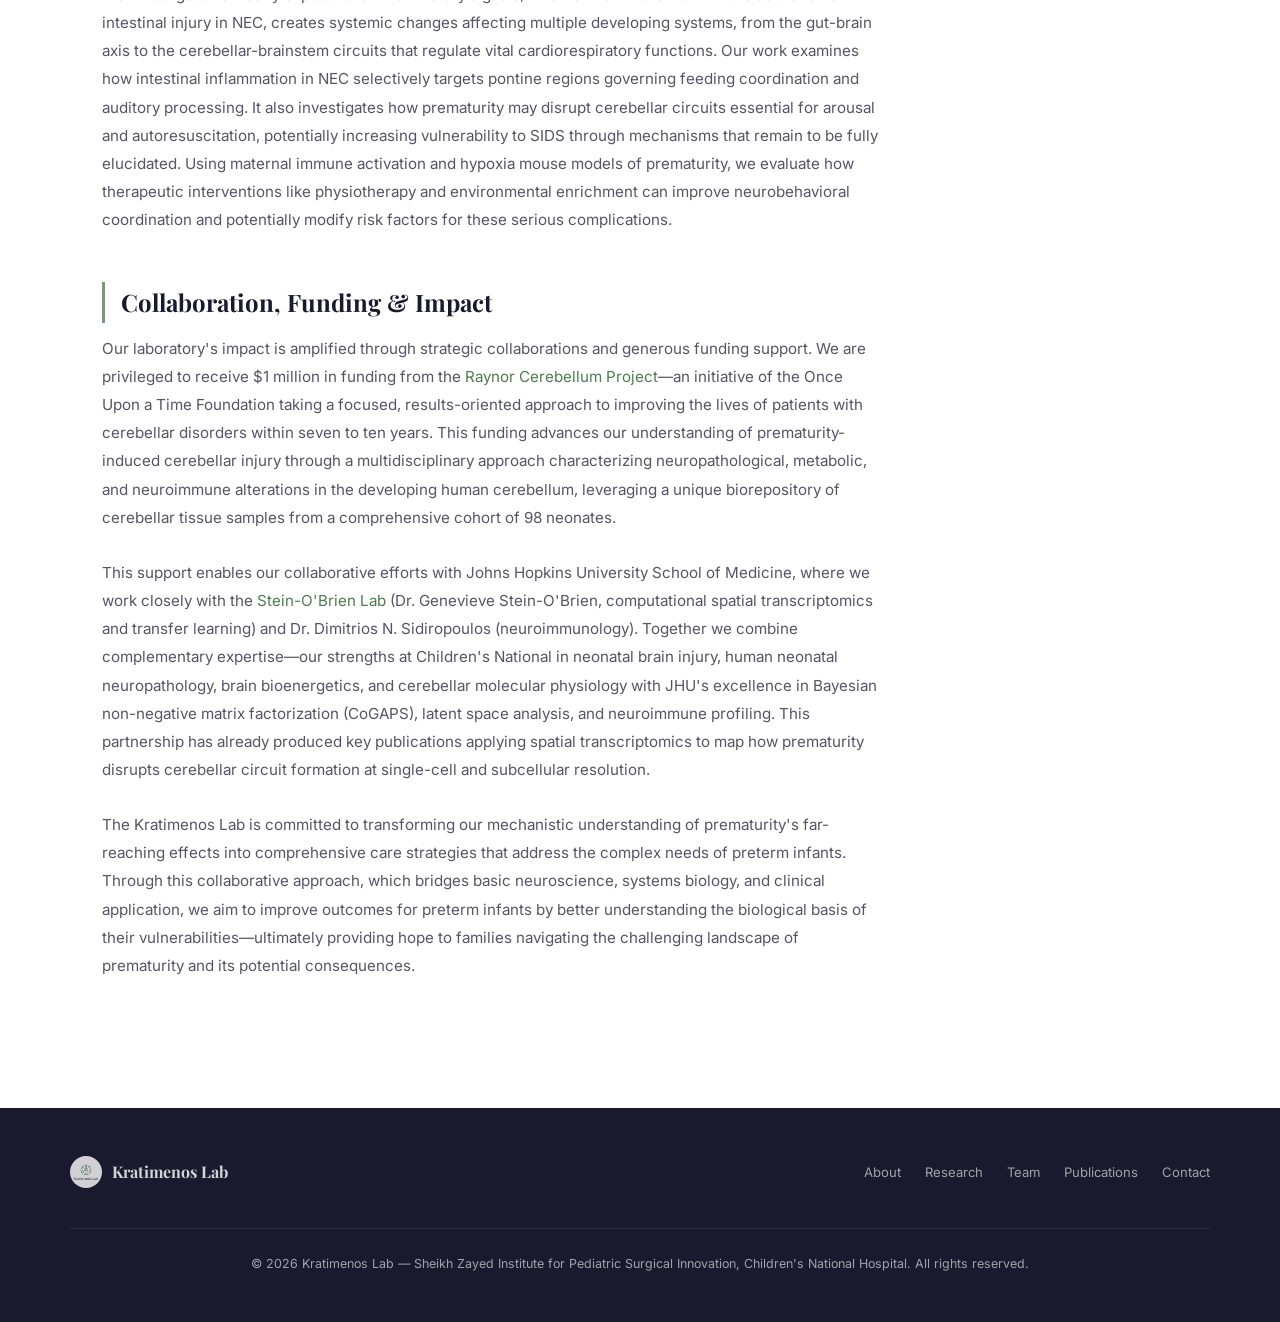
==== commit 4b7d9bb1: "Remove Center for Neuroscience Research from affiliations https://claude.ai/code/session_019YQCWY88J" ====
--- a/about.html
+++ b/about.html
@@ -65,7 +65,7 @@
   <div class="container">
     <div class="about-block">
       <h2>Mission</h2>
-      <p>The Kratimenos Lab, based at the Sheikh Zayed Institute for Pediatric Surgical Innovation and the Center for Neuroscience Research at Children's National Hospital in Washington, D.C., is dedicated to understanding the complex mechanisms underlying prematurity and its associated co-morbidities, recognizing that early birth triggers a cascade of interconnected pathophysiological processes that extend far beyond isolated organ systems.</p>
+      <p>The Kratimenos Lab, based at the Sheikh Zayed Institute for Pediatric Surgical Innovation at Children's National Hospital in Washington, D.C., is dedicated to understanding the complex mechanisms underlying prematurity and its associated co-morbidities, recognizing that early birth triggers a cascade of interconnected pathophysiological processes that extend far beyond isolated organ systems.</p>
     </div>
 
     <div class="about-block">
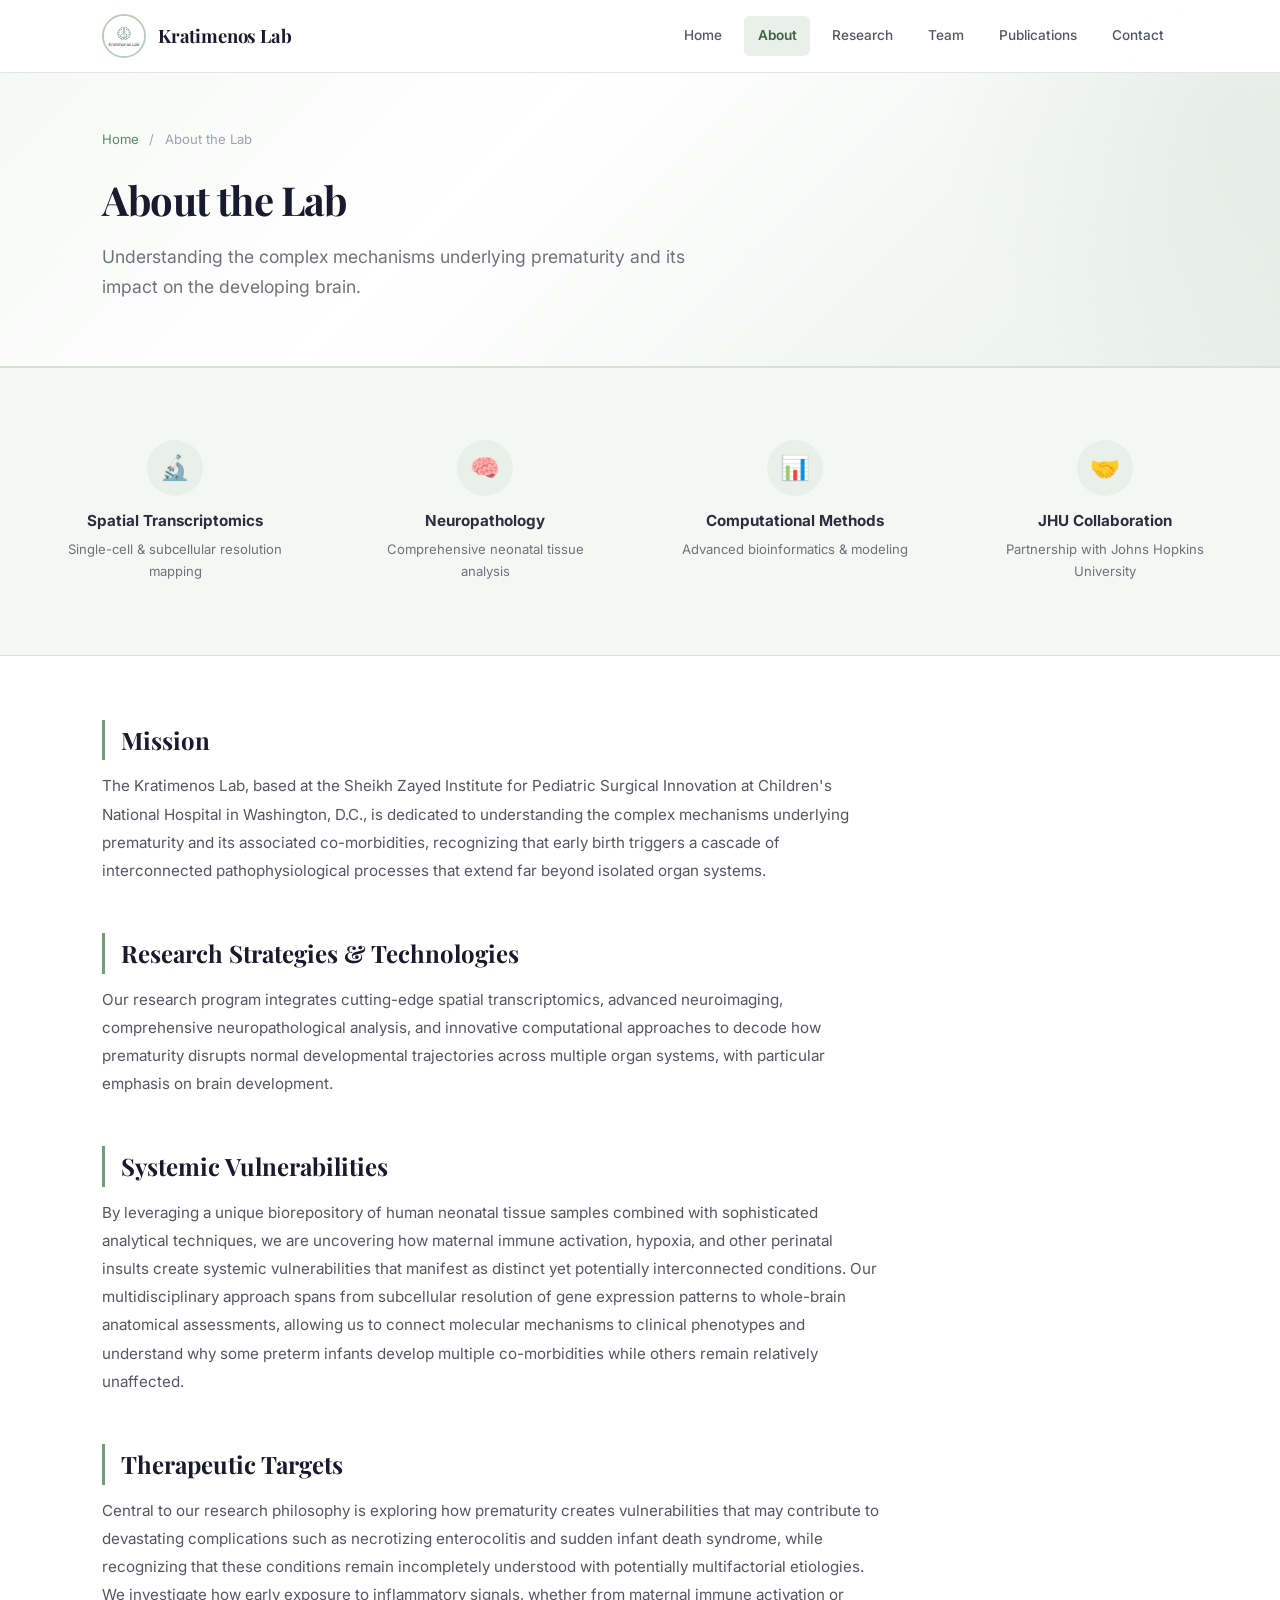
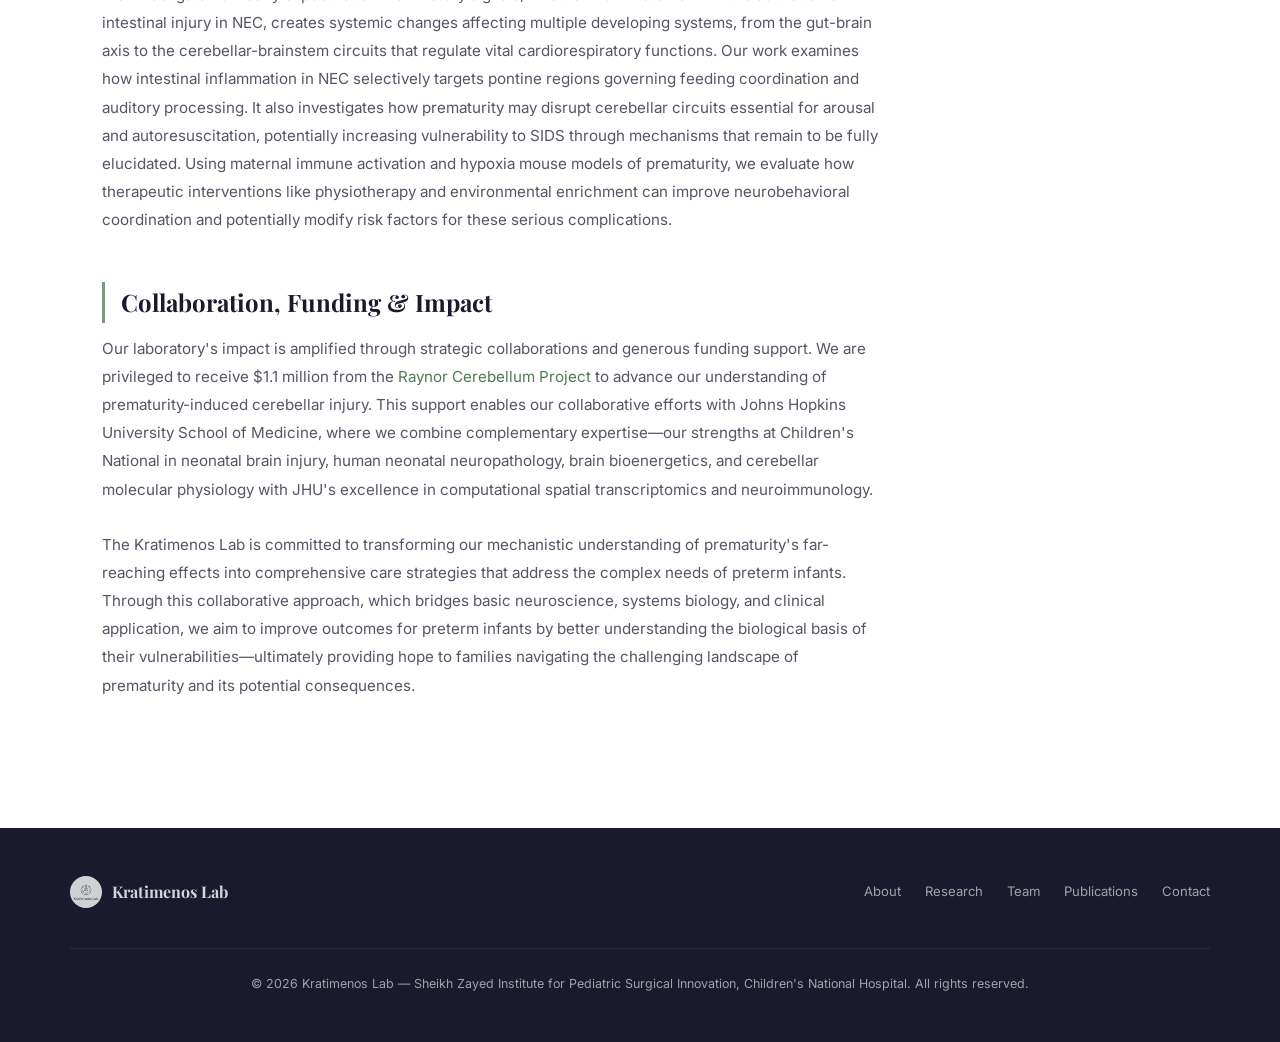
==== commit ccec3b16: "Remove embellished content, restore original factual statements - Restore $1.1M funding figure (orig" ====
--- a/about.html
+++ b/about.html
@@ -57,7 +57,7 @@
   <div class="highlight-item">
     <div class="hl-icon">&#x1F91D;</div>
     <h4>JHU Collaboration</h4>
-    <p>Raynor Cerebellum Project partnership with Johns Hopkins</p>
+    <p>Partnership with Johns Hopkins University</p>
   </div>
 </section>
 
@@ -85,9 +85,7 @@
 
     <div class="about-block">
       <h2>Collaboration, Funding &amp; Impact</h2>
-      <p>Our laboratory's impact is amplified through strategic collaborations and generous funding support. We are privileged to receive $1 million in funding from the <a href="https://www.raynorcerebellumproject.org/" target="_blank" rel="noopener">Raynor Cerebellum Project</a>&mdash;an initiative of the Once Upon a Time Foundation taking a focused, results-oriented approach to improving the lives of patients with cerebellar disorders within seven to ten years. This funding advances our understanding of prematurity-induced cerebellar injury through a multidisciplinary approach characterizing neuropathological, metabolic, and neuroimmune alterations in the developing human cerebellum, leveraging a unique biorepository of cerebellar tissue samples from a comprehensive cohort of 98 neonates.</p>
-      <br>
-      <p>This support enables our collaborative efforts with Johns Hopkins University School of Medicine, where we work closely with the <a href="https://www.steinobrienlab.org/" target="_blank" rel="noopener">Stein-O'Brien Lab</a> (Dr. Genevieve Stein-O'Brien, computational spatial transcriptomics and transfer learning) and Dr. Dimitrios N. Sidiropoulos (neuroimmunology). Together we combine complementary expertise&mdash;our strengths at Children's National in neonatal brain injury, human neonatal neuropathology, brain bioenergetics, and cerebellar molecular physiology with JHU's excellence in Bayesian non-negative matrix factorization (CoGAPS), latent space analysis, and neuroimmune profiling. This partnership has already produced key publications applying spatial transcriptomics to map how prematurity disrupts cerebellar circuit formation at single-cell and subcellular resolution.</p>
+      <p>Our laboratory's impact is amplified through strategic collaborations and generous funding support. We are privileged to receive $1.1 million from the <a href="https://www.raynorcerebellumproject.org/" target="_blank" rel="noopener">Raynor Cerebellum Project</a> to advance our understanding of prematurity-induced cerebellar injury. This support enables our collaborative efforts with Johns Hopkins University School of Medicine, where we combine complementary expertise&mdash;our strengths at Children's National in neonatal brain injury, human neonatal neuropathology, brain bioenergetics, and cerebellar molecular physiology with JHU's excellence in computational spatial transcriptomics and neuroimmunology.</p>
       <br>
       <p>The Kratimenos Lab is committed to transforming our mechanistic understanding of prematurity's far-reaching effects into comprehensive care strategies that address the complex needs of preterm infants. Through this collaborative approach, which bridges basic neuroscience, systems biology, and clinical application, we aim to improve outcomes for preterm infants by better understanding the biological basis of their vulnerabilities&mdash;ultimately providing hope to families navigating the challenging landscape of prematurity and its potential consequences.</p>
     </div>
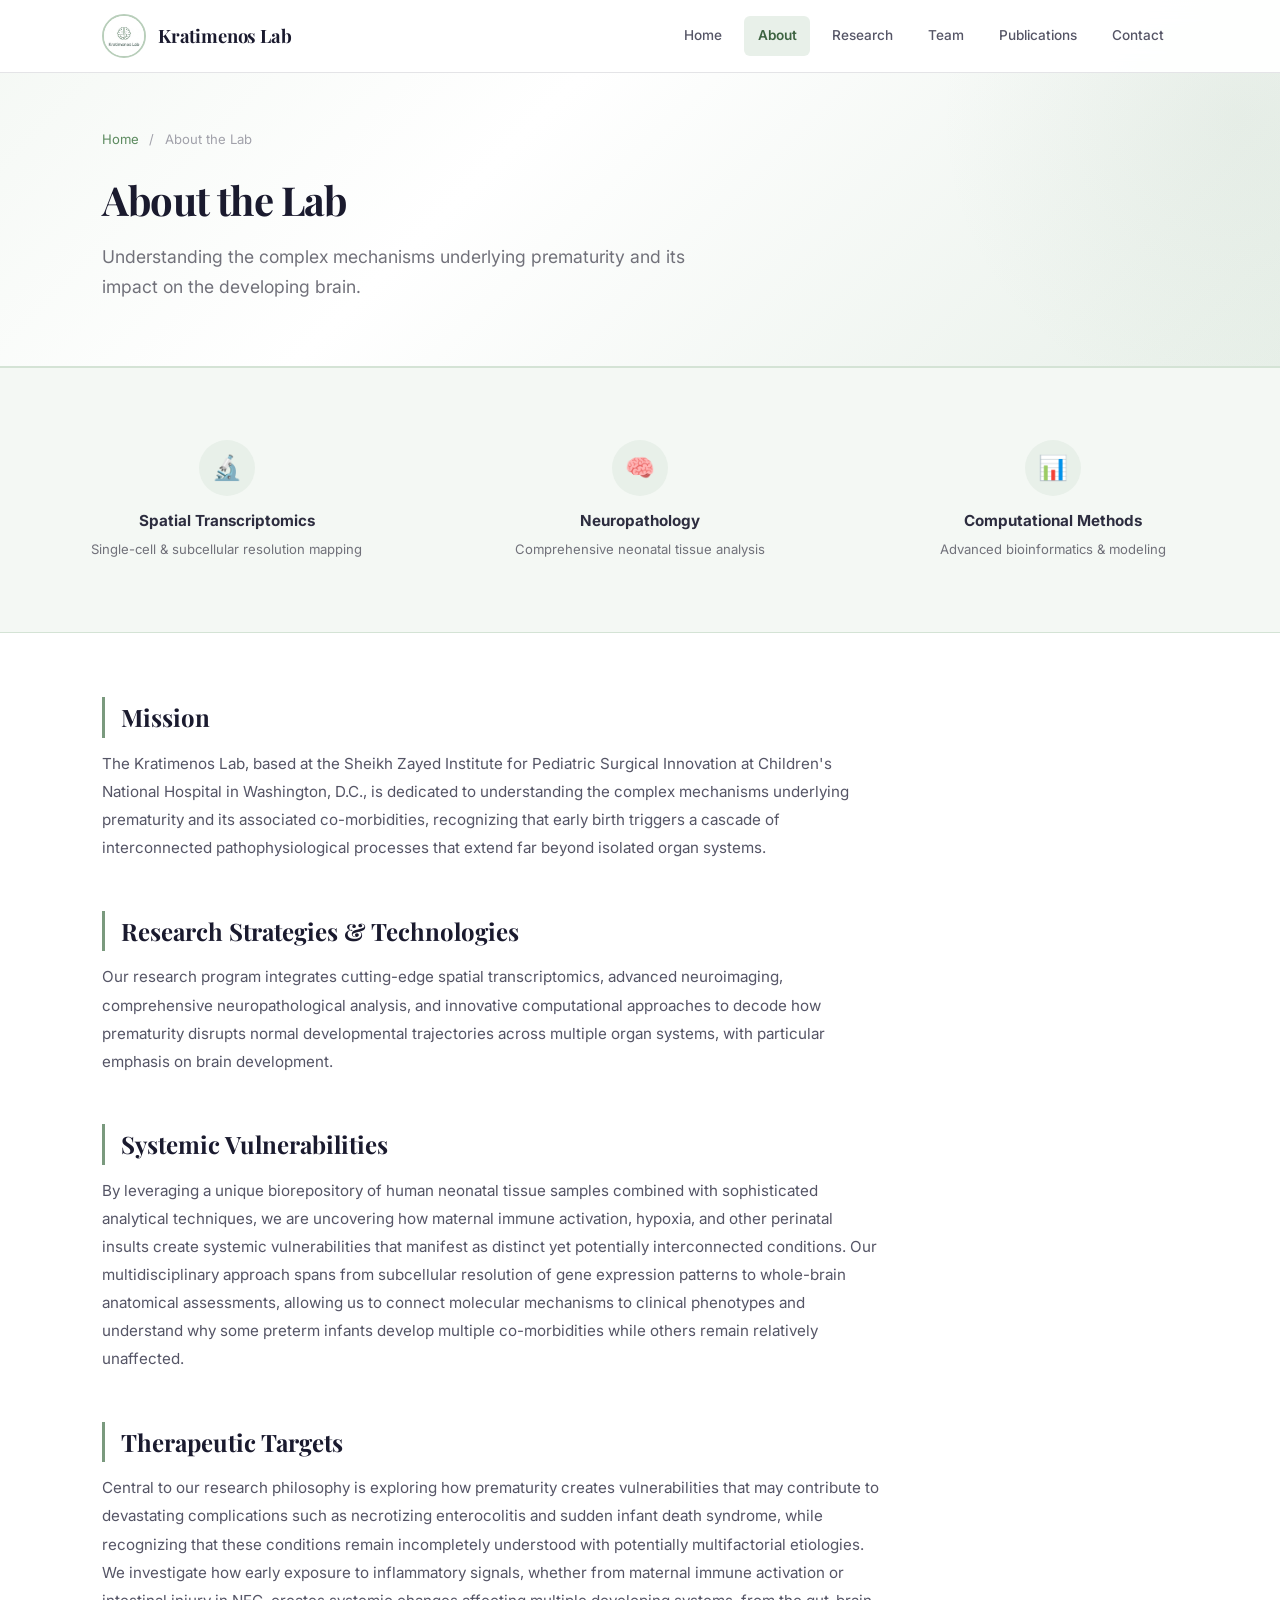
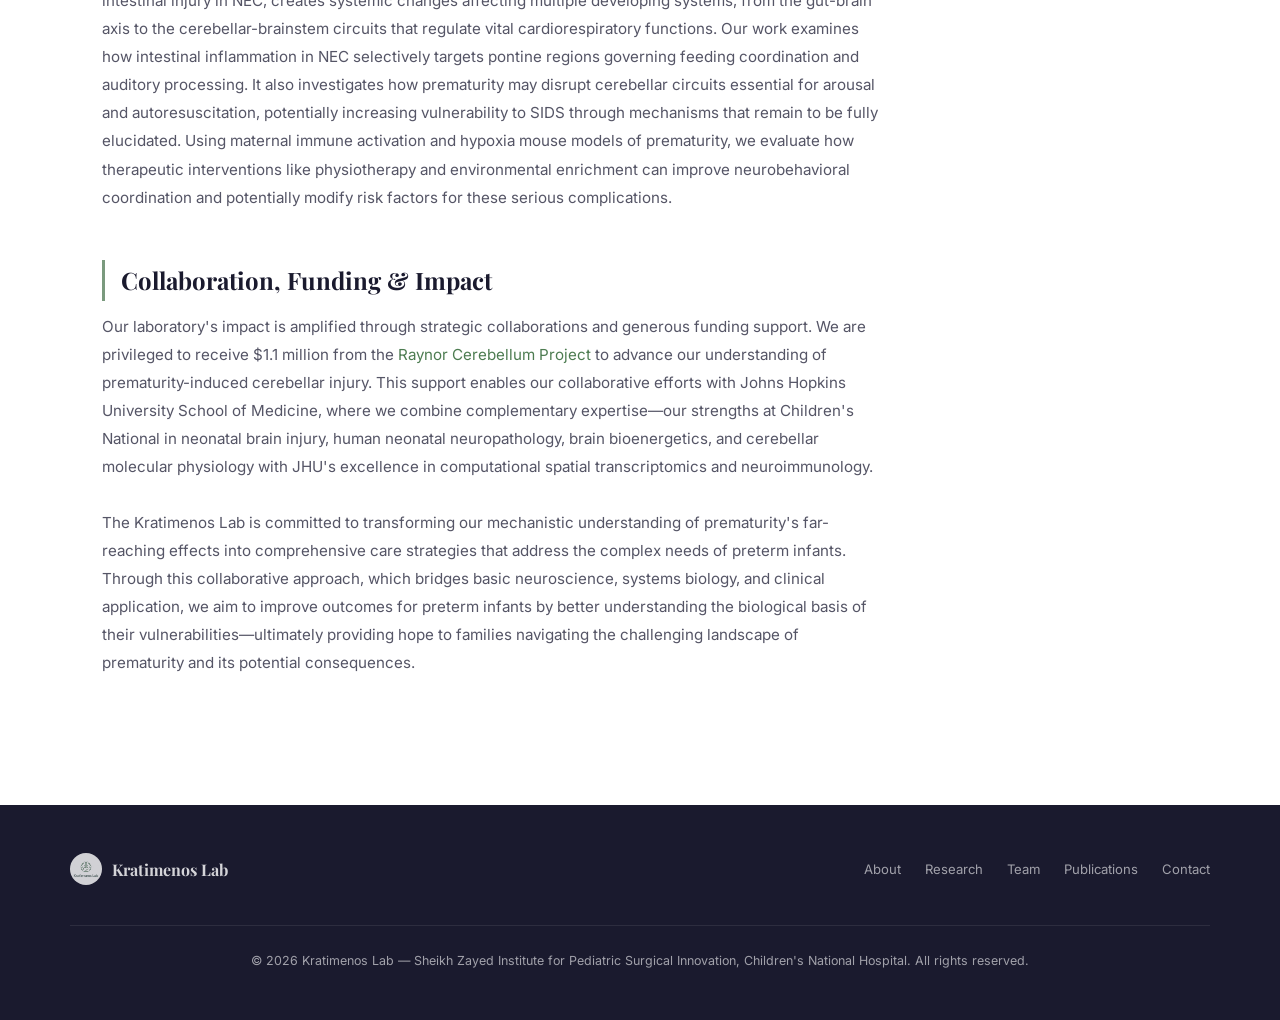
==== commit f46bcbf4: "Remove JHU Collaboration highlight card from about page https://claude.ai/code/session_019YQCWY88J9E" ====
--- a/about.html
+++ b/about.html
@@ -54,11 +54,6 @@
     <h4>Computational Methods</h4>
     <p>Advanced bioinformatics &amp; modeling</p>
   </div>
-  <div class="highlight-item">
-    <div class="hl-icon">&#x1F91D;</div>
-    <h4>JHU Collaboration</h4>
-    <p>Partnership with Johns Hopkins University</p>
-  </div>
 </section>
 
 <section class="about-content">
